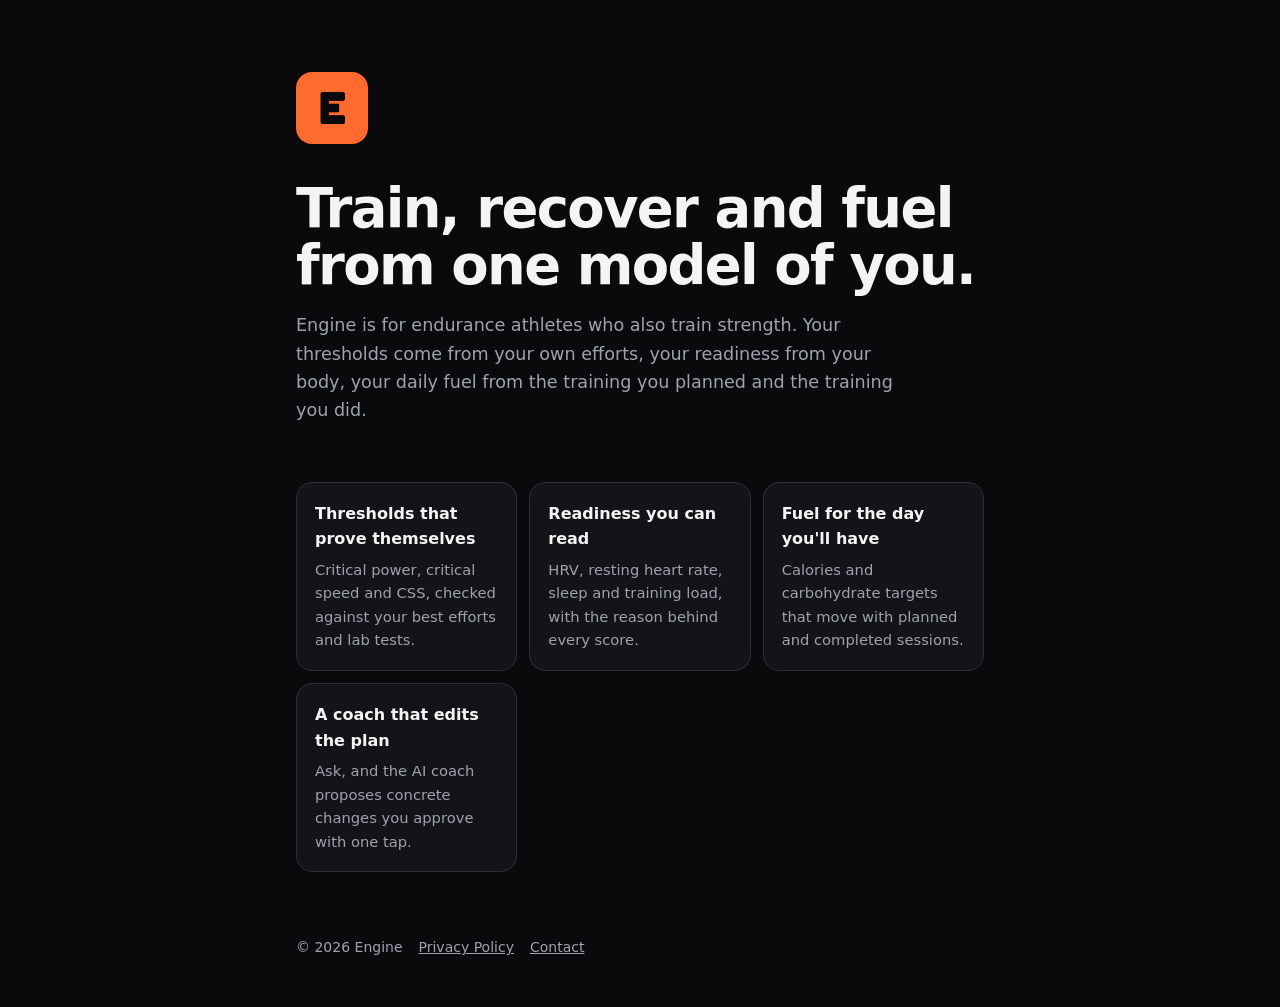
==== index.html @ 27f58730 "Engine site: landing and privacy policy" ====
<!doctype html>
<html lang="en">
<head>
  <meta charset="utf-8" />
  <meta name="viewport" content="width=device-width, initial-scale=1" />
  <title>Engine</title>
  <meta name="description" content="Training, readiness and fuel for endurance athletes who also lift. Science-based thresholds and an AI coach that can change your plan." />
  <link rel="icon" href="logo.png" />
  <link rel="stylesheet" href="style.css" />
</head>
<body>
  <header class="hero">
    <img src="logo.png" alt="Engine logo" />
    <h1>Train, recover and fuel from one model of you.</h1>
    <p>Engine is for endurance athletes who also train strength. Your thresholds come from your own efforts, your readiness from your body, your daily fuel from the training you planned and the training you did.</p>
  </header>

  <section class="grid" aria-label="What Engine does">
    <div class="card">
      <h3>Thresholds that prove themselves</h3>
      <p>Critical power, critical speed and CSS, checked against your best efforts and lab tests.</p>
    </div>
    <div class="card">
      <h3>Readiness you can read</h3>
      <p>HRV, resting heart rate, sleep and training load, with the reason behind every score.</p>
    </div>
    <div class="card">
      <h3>Fuel for the day you'll have</h3>
      <p>Calories and carbohydrate targets that move with planned and completed sessions.</p>
    </div>
    <div class="card">
      <h3>A coach that edits the plan</h3>
      <p>Ask, and the AI coach proposes concrete changes you approve with one tap.</p>
    </div>
  </section>

  <footer>
    <span>© 2026 Engine</span>
    <a href="privacy.html">Privacy Policy</a>
    <a href="mailto:getengine.app@gmail.com">Contact</a>
  </footer>
</body>
</html>
---- style.css ----
:root {
  --bg: #0a0a0c;
  --surface: #141418;
  --border: #2e2e36;
  --text: #f4f4f5;
  --muted: #9ca3af;
  --accent: #ff6b2c;
}
* { box-sizing: border-box; }
html { -webkit-text-size-adjust: 100%; }
body {
  margin: 0;
  background: var(--bg);
  color: var(--text);
  font-family: "Inter", system-ui, -apple-system, "Segoe UI", Roboto, sans-serif;
  line-height: 1.6;
}
a { color: var(--accent); }
a:focus-visible { outline: 2px solid var(--accent); outline-offset: 2px; }

.doc { max-width: 680px; margin: 0 auto; padding: 40px 16px 80px; }
.doc h1 { font-size: 2rem; letter-spacing: -0.02em; margin: 24px 0 4px; text-wrap: balance; }
.doc h2 { font-size: 1.1rem; margin: 32px 0 8px; }
.doc p, .doc li { color: #d4d4d8; font-size: 0.97rem; }
.doc ul { padding-left: 1.2rem; }
.meta { color: var(--muted); font-size: 0.875rem; }
.back { color: var(--muted); text-decoration: none; font-weight: 600; }

.hero { max-width: 720px; margin: 0 auto; padding: 72px 16px 40px; }
.hero img { width: 72px; height: 72px; border-radius: 16px; }
.hero h1 { font-size: clamp(2.2rem, 7vw, 3.4rem); line-height: 1.05; letter-spacing: -0.03em; margin: 28px 0 16px; text-wrap: balance; }
.hero p { color: var(--muted); font-size: 1.1rem; max-width: 34em; }
.grid { max-width: 720px; margin: 0 auto; padding: 0 16px 40px; display: grid; gap: 12px; grid-template-columns: repeat(auto-fit, minmax(200px, 1fr)); }
.card { background: var(--surface); border: 1px solid var(--border); border-radius: 16px; padding: 18px; }
.card h3 { margin: 0 0 6px; font-size: 1rem; }
.card p { margin: 0; color: var(--muted); font-size: 0.92rem; }
footer { max-width: 720px; margin: 0 auto; padding: 24px 16px 48px; color: var(--muted); font-size: 0.875rem; display: flex; gap: 16px; flex-wrap: wrap; }
footer a { color: var(--muted); }
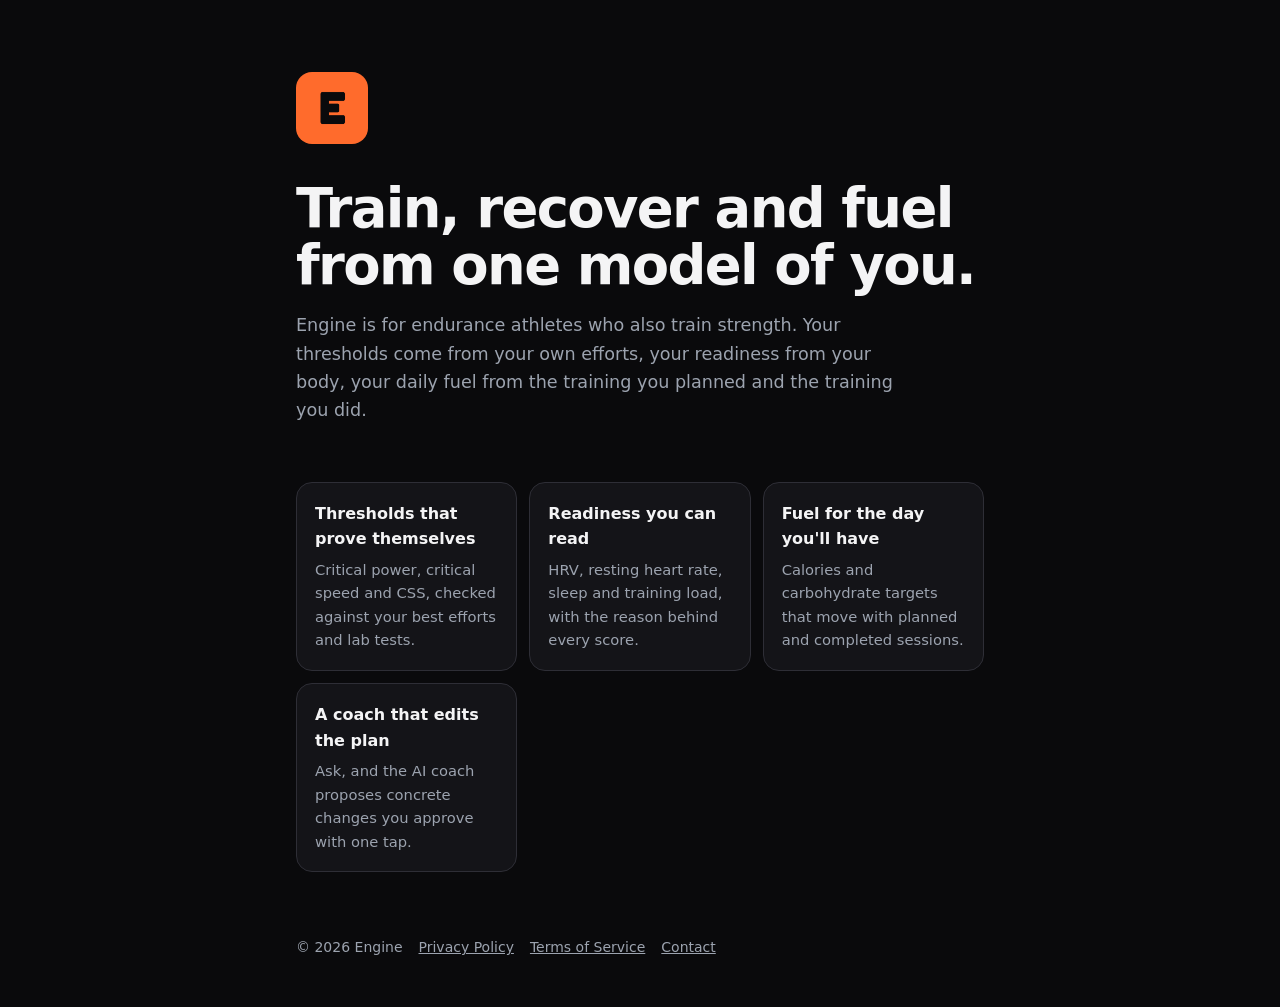
==== commit e3f2d5d6: "Terms of service; privacy policy: 18+, AI consent, export, report and block Co-Authored-By: Claude F" ====
--- a/index.html
+++ b/index.html
@@ -37,6 +37,7 @@
   <footer>
     <span>© 2026 Engine</span>
     <a href="privacy.html">Privacy Policy</a>
+    <a href="terms.html">Terms of Service</a>
     <a href="mailto:getengine.app@gmail.com">Contact</a>
   </footer>
 </body>
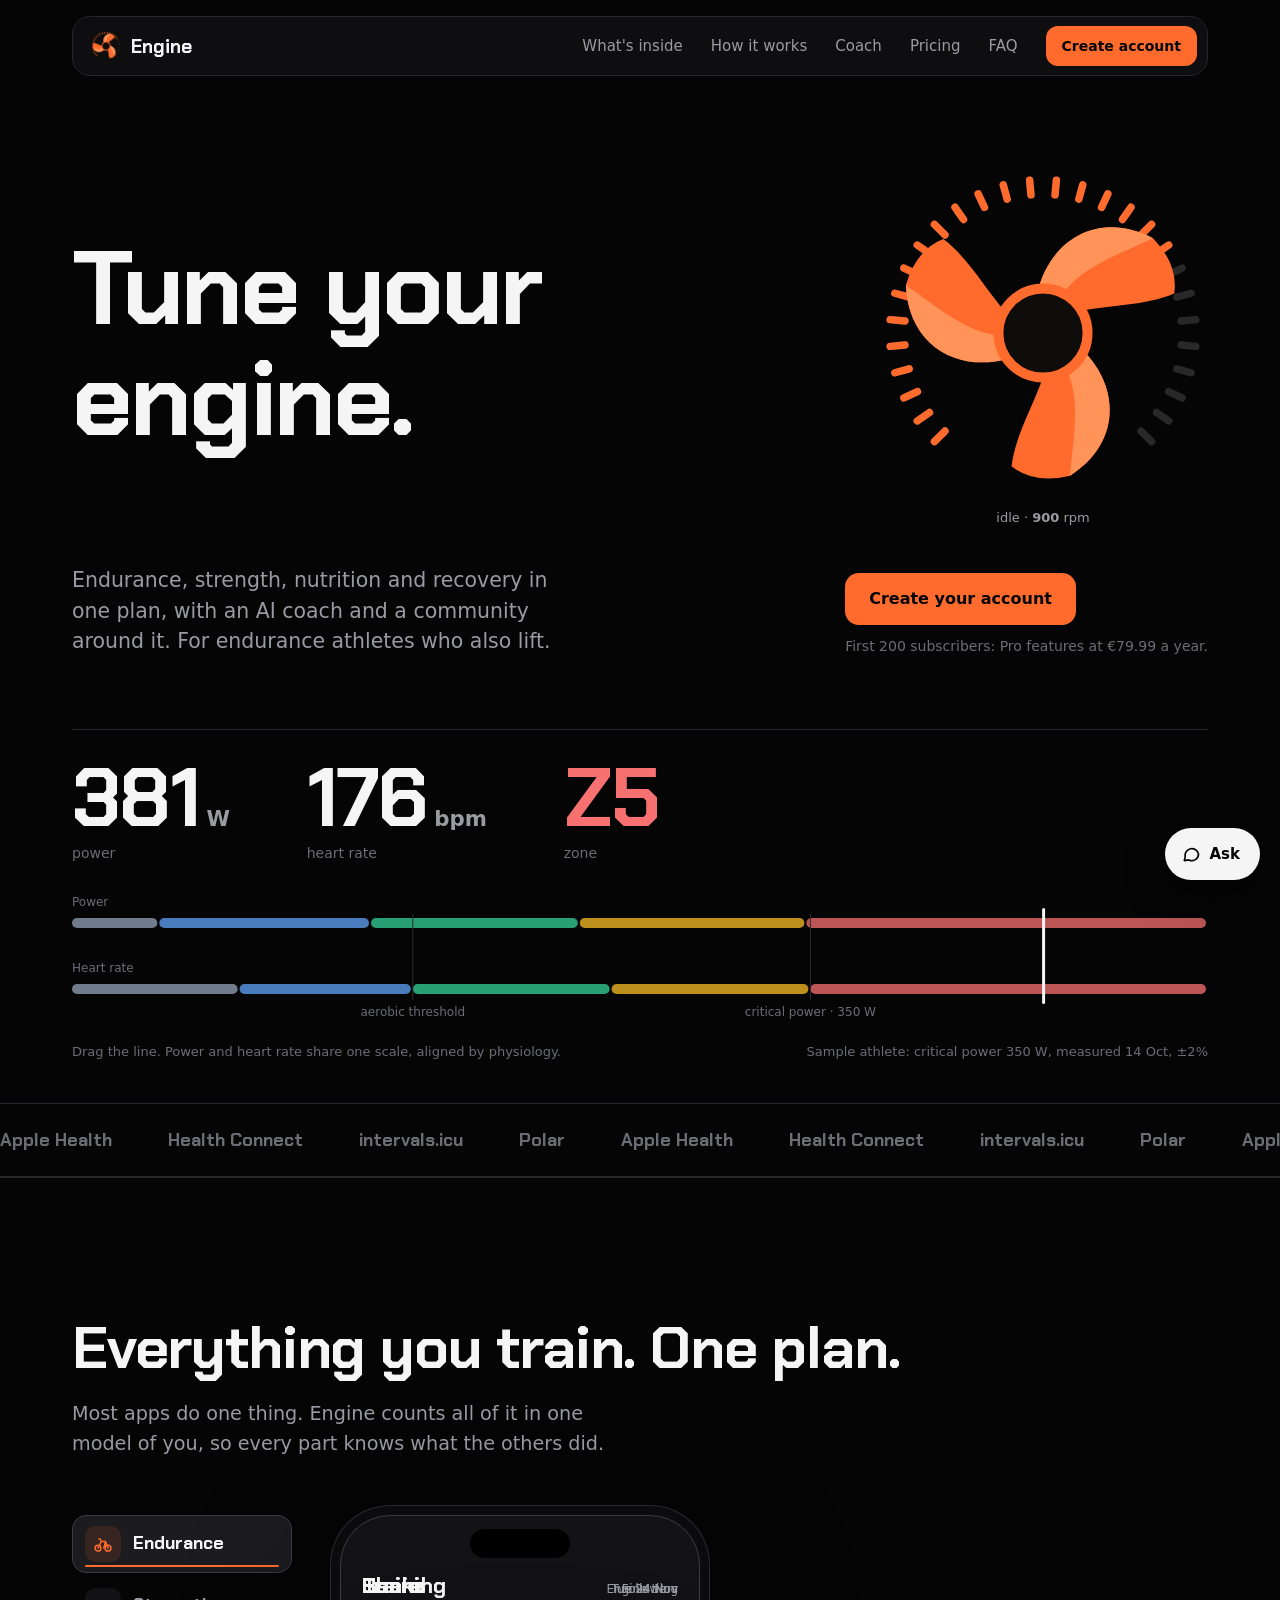
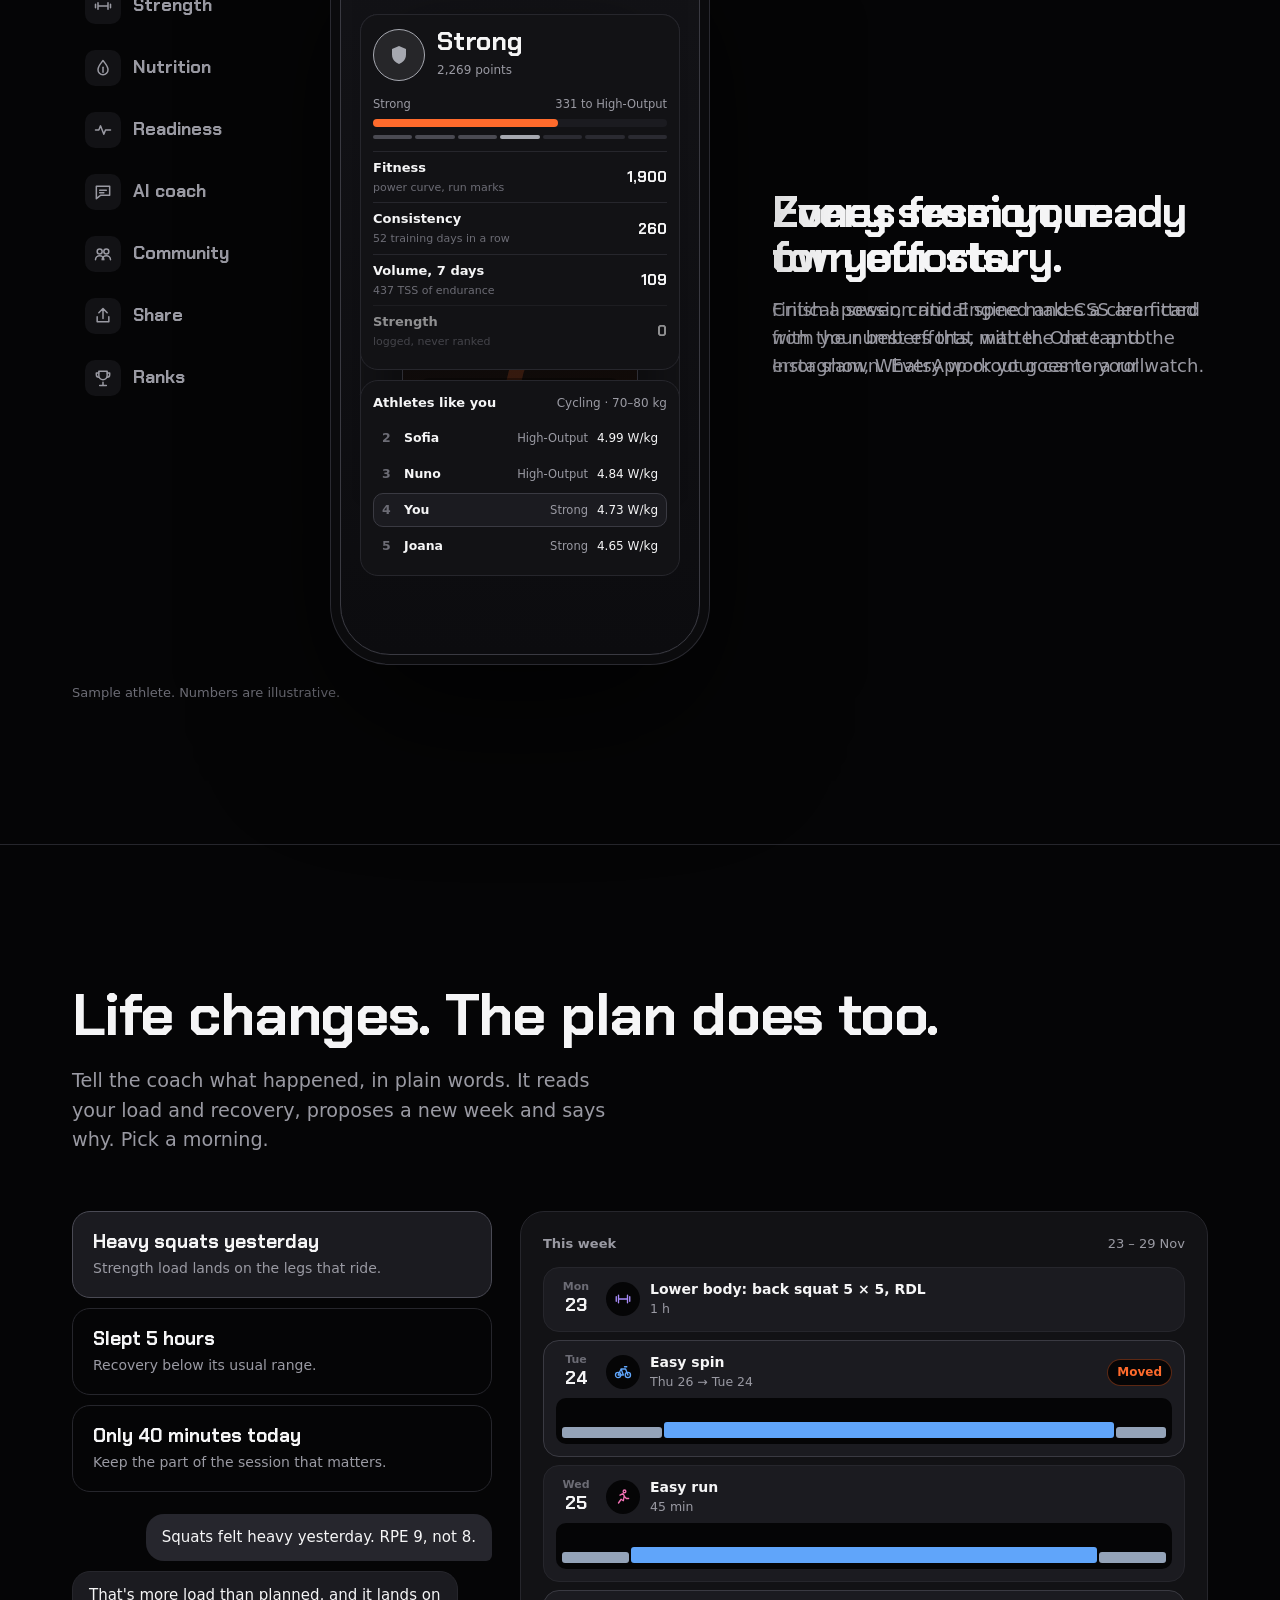
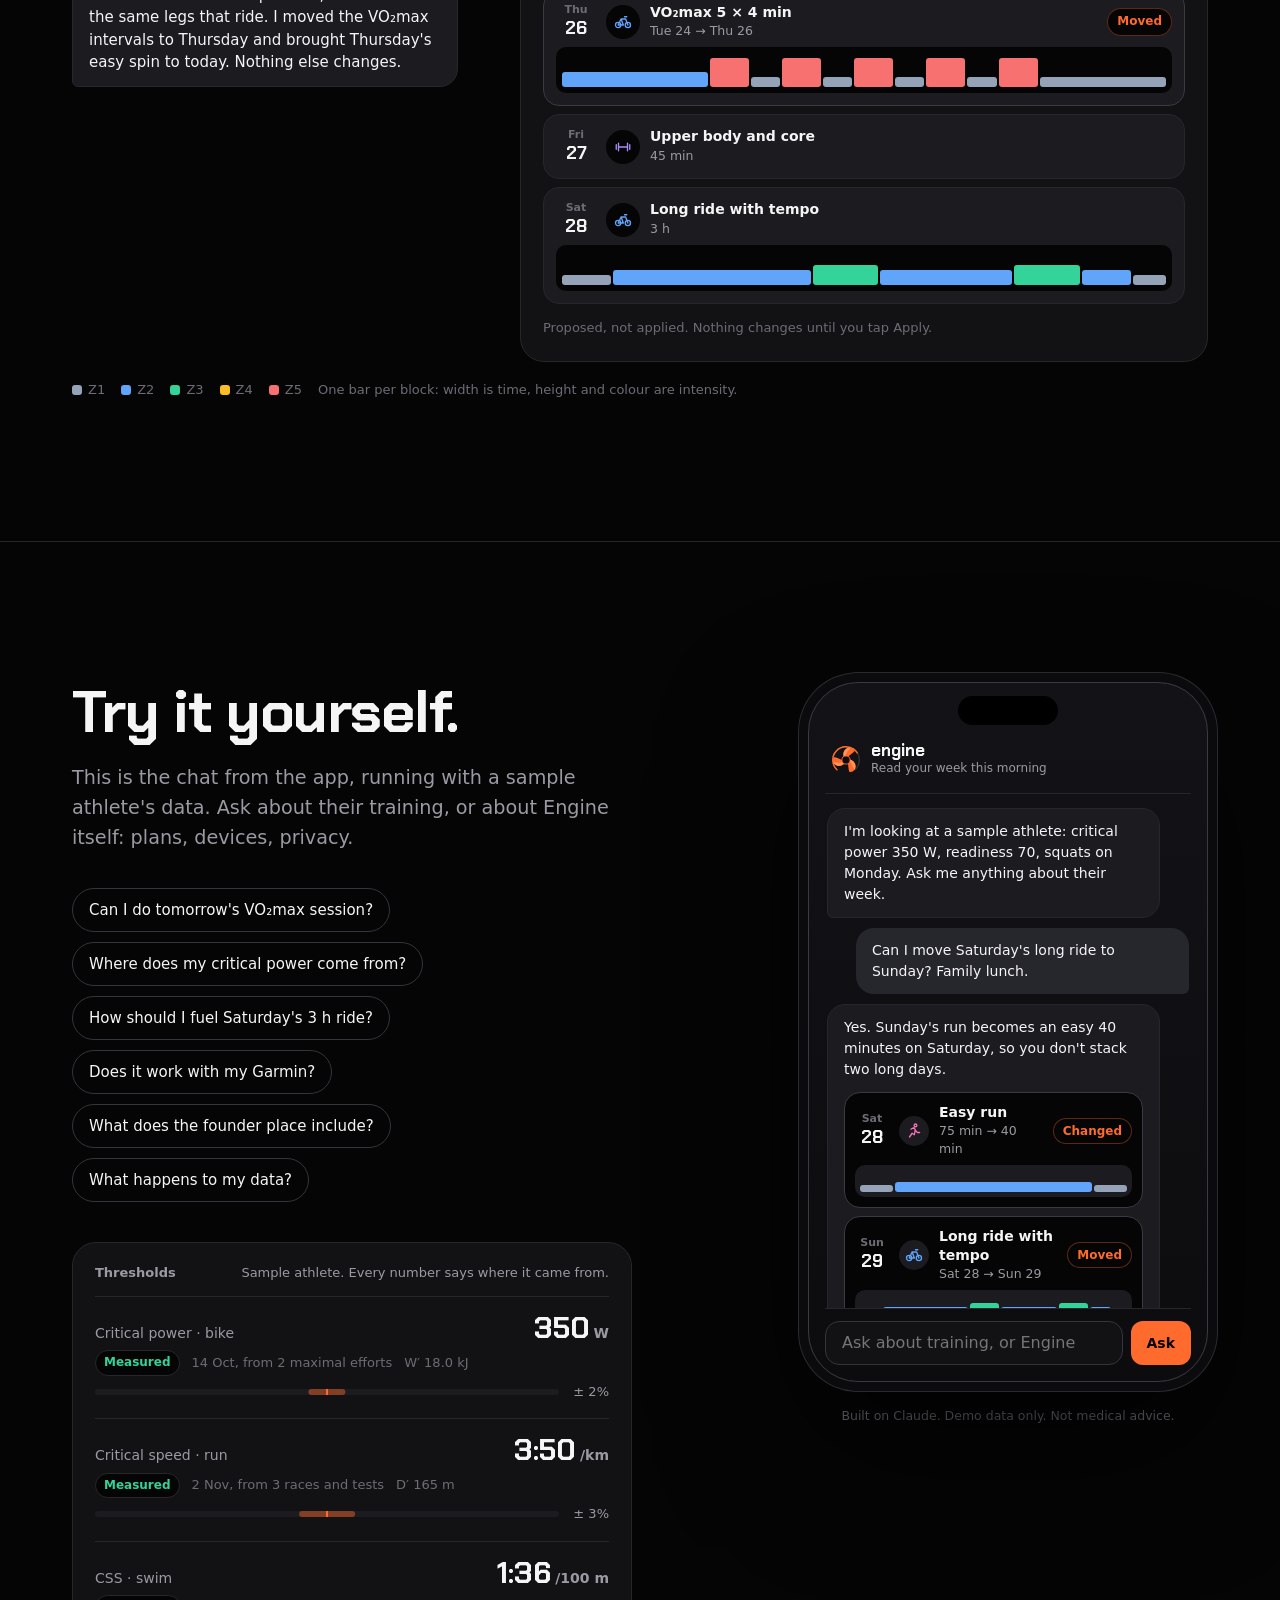
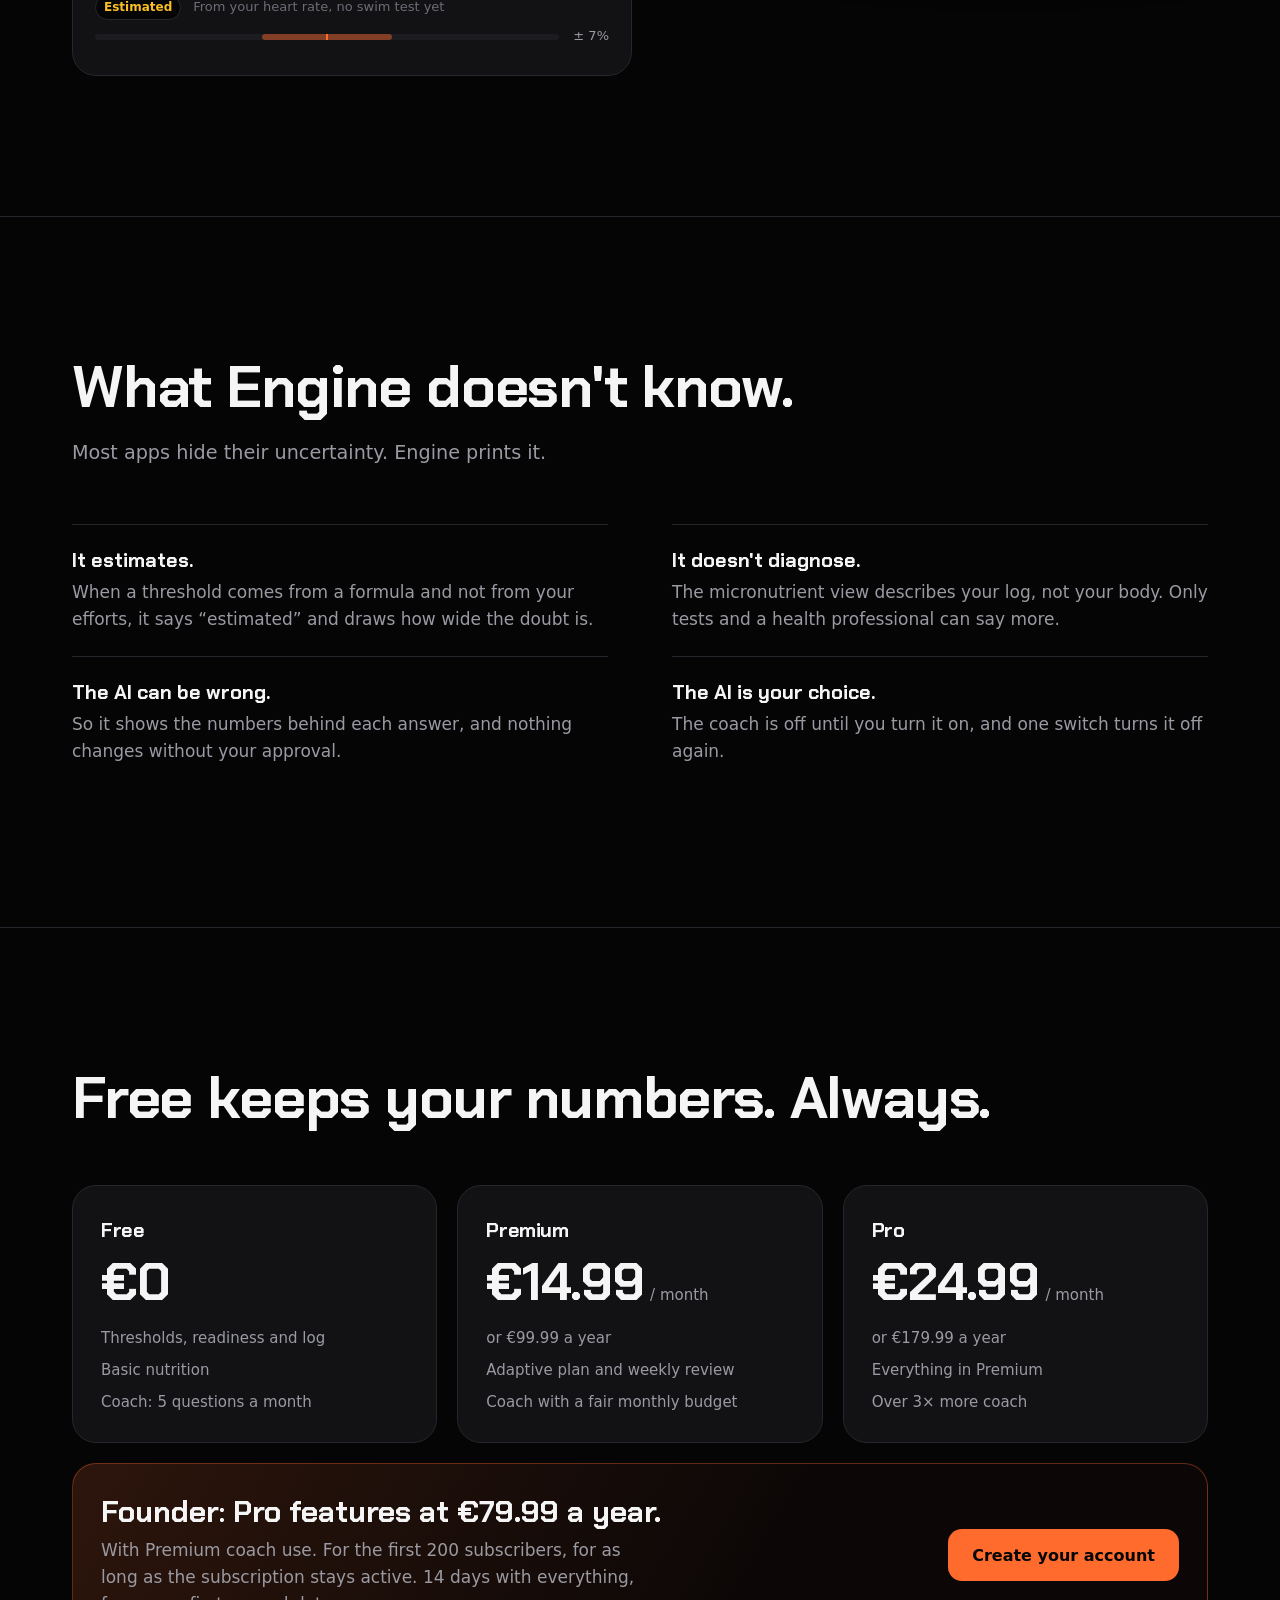
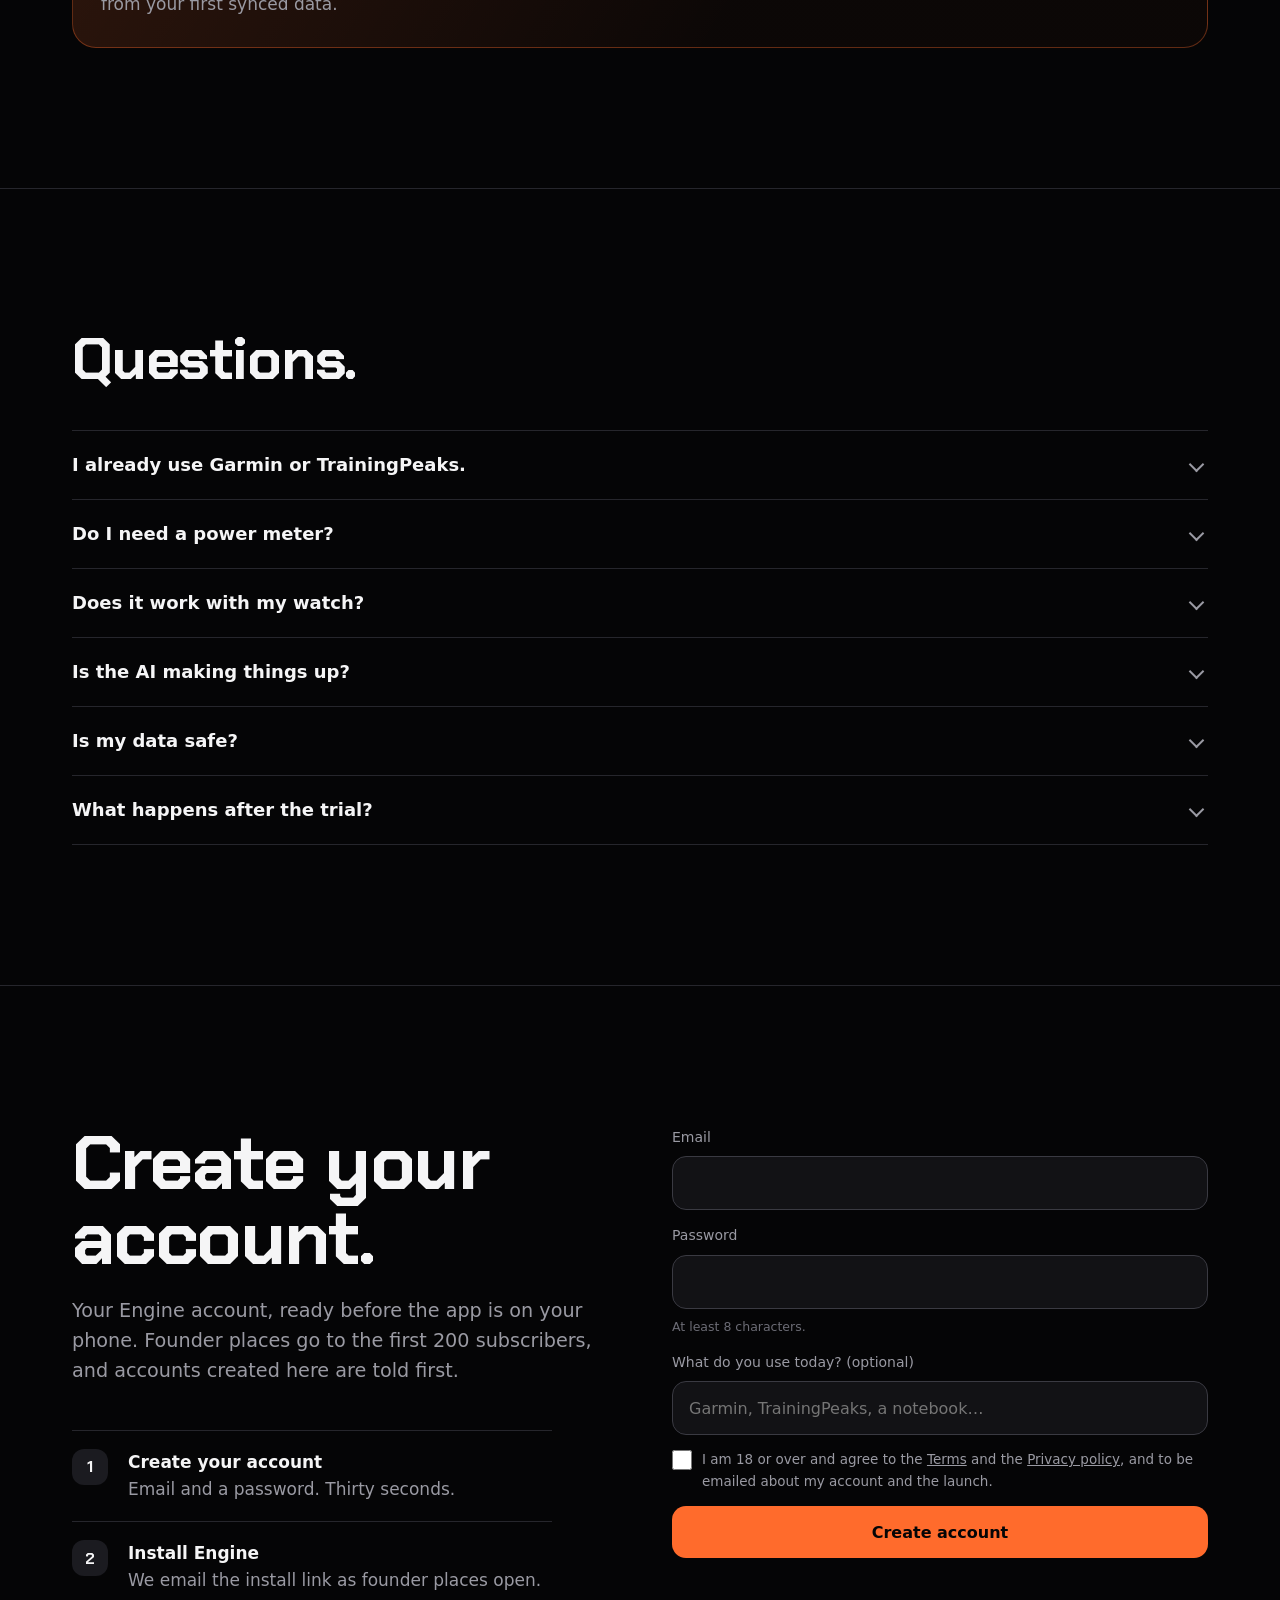
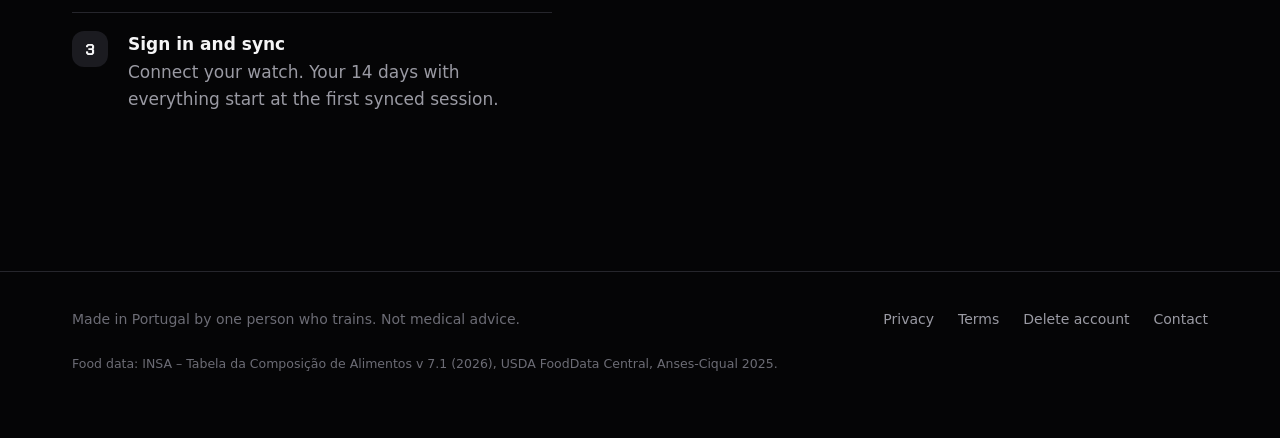
==== commit 111554d9: "Launch site: live turbine hero, everything Engine does in one phone, adaptive week, try-the-coach ch" ====
--- a/index.html
+++ b/index.html
@@ -1,44 +1,512 @@
 <!doctype html>
 <html lang="en">
 <head>
-  <meta charset="utf-8" />
-  <meta name="viewport" content="width=device-width, initial-scale=1" />
-  <title>Engine</title>
-  <meta name="description" content="Training, readiness and fuel for endurance athletes who also lift. Science-based thresholds and an AI coach that can change your plan." />
-  <link rel="icon" href="logo.png" />
-  <link rel="stylesheet" href="style.css" />
+<meta charset="utf-8" />
+<meta name="viewport" content="width=device-width, initial-scale=1" />
+<title>Engine — tune your engine: endurance, strength and nutrition in one plan</title>
+<meta name="description" content="Tune your engine. Endurance, strength, nutrition and recovery in one plan, with an AI coach that explains every change. For endurance athletes who also lift. EU-hosted." />
+<link rel="canonical" href="https://miguelsilva06.github.io/engine-site/" />
+<meta property="og:title" content="Engine — tune your engine." />
+<meta property="og:description" content="Endurance, strength, nutrition and recovery in one plan. For endurance athletes who also lift." />
+<meta property="og:type" content="website" />
+<meta name="theme-color" content="#050506" />
+<link rel="icon" href="logo.png" />
+<link rel="preload" href="fonts/ChakraPetch-Bold.ttf" as="font" type="font/ttf" crossorigin />
+<link rel="stylesheet" href="app.css" />
 </head>
 <body>
-  <header class="hero">
-    <img src="logo.png" alt="Engine logo" />
-    <h1>Train, recover and fuel from one model of you.</h1>
-    <p>Engine is for endurance athletes who also train strength. Your thresholds come from your own efforts, your readiness from your body, your daily fuel from the training you planned and the training you did.</p>
-  </header>
-
-  <section class="grid" aria-label="What Engine does">
-    <div class="card">
-      <h3>Thresholds that prove themselves</h3>
-      <p>Critical power, critical speed and CSS, checked against your best efforts and lab tests.</p>
-    </div>
-    <div class="card">
-      <h3>Readiness you can read</h3>
-      <p>HRV, resting heart rate, sleep and training load, with the reason behind every score.</p>
-    </div>
-    <div class="card">
-      <h3>Fuel for the day you'll have</h3>
-      <p>Calories and carbohydrate targets that move with planned and completed sessions.</p>
-    </div>
-    <div class="card">
-      <h3>A coach that edits the plan</h3>
-      <p>Ask, and the AI coach proposes concrete changes you approve with one tap.</p>
-    </div>
-  </section>
-
-  <footer>
-    <span>© 2026 Engine</span>
-    <a href="privacy.html">Privacy Policy</a>
-    <a href="terms.html">Terms of Service</a>
-    <a href="mailto:getengine.app@gmail.com">Contact</a>
-  </footer>
+
+<header class="nav"><div class="nav-in">
+  <a class="brand" href="./"><img src="logo.png" alt="" width="30" height="30" />Engine</a>
+  <nav class="links" aria-label="Sections"><a href="#all">What's inside</a><a href="#adapt">How it works</a><a href="#coach">Coach</a><a href="#pricing">Pricing</a><a href="#faq">FAQ</a></nav>
+  <a class="btn small" href="#founder">Create account</a>
+</div></header>
+
+<main>
+<section class="hero"><div class="wrap">
+  <div class="hero-top">
+    <h1><span class="ln"><span>Tune your</span></span><span class="ln"><span>engine.</span></span></h1>
+    <!-- A turbina de assets/brand/engine-mark-dark.svg. Só o grupo das pás roda, com uma única origem (CSS). -->
+    <div class="turbine" id="turbine">
+      <svg class="tb-svg" viewBox="0 0 200 200" aria-hidden="true" focusable="false">
+        <defs><mask id="tb-ticks" maskUnits="userSpaceOnUse" x="0" y="0" width="200" height="200"><path d="M40.6 159.4 L34.2 165.8 M31.2 148.2 L23.8 153.3 M23.9 135.5 L15.7 139.3 M18.9 121.7 L10.2 124.1 M16.3 107.3 L7.4 108.1 M16.3 92.7 L7.4 91.9 M18.9 78.3 L10.2 75.9 M23.9 64.5 L15.7 60.7 M31.2 51.8 L23.8 46.7 M40.6 40.6 L34.2 34.2 M51.8 31.2 L46.7 23.8 M64.5 23.9 L60.7 15.7 M78.3 18.9 L75.9 10.2 M92.7 16.3 L91.9 7.4 M107.3 16.3 L108.1 7.4 M121.7 18.9 L124.1 10.2 M135.5 23.9 L139.3 15.7 M148.2 31.2 L153.3 23.8 M159.4 40.6 L165.8 34.2 M168.8 51.8 L176.2 46.7 M176.1 64.5 L184.3 60.7 M181.1 78.3 L189.8 75.9 M183.7 92.7 L192.6 91.9 M183.7 107.3 L192.6 108.1 M181.1 121.7 L189.8 124.1 M176.1 135.5 L184.3 139.3 M168.8 148.2 L176.2 153.3 M159.4 159.4 L165.8 165.8" stroke="#fff" stroke-width="4.5" stroke-linecap="round" /></mask></defs>
+        <path d="M40.6 159.4 L34.2 165.8 M31.2 148.2 L23.8 153.3 M23.9 135.5 L15.7 139.3 M18.9 121.7 L10.2 124.1 M16.3 107.3 L7.4 108.1 M16.3 92.7 L7.4 91.9 M18.9 78.3 L10.2 75.9 M23.9 64.5 L15.7 60.7 M31.2 51.8 L23.8 46.7 M40.6 40.6 L34.2 34.2 M51.8 31.2 L46.7 23.8 M64.5 23.9 L60.7 15.7 M78.3 18.9 L75.9 10.2 M92.7 16.3 L91.9 7.4 M107.3 16.3 L108.1 7.4 M121.7 18.9 L124.1 10.2 M135.5 23.9 L139.3 15.7 M148.2 31.2 L153.3 23.8 M159.4 40.6 L165.8 34.2 M168.8 51.8 L176.2 46.7 M176.1 64.5 L184.3 60.7 M181.1 78.3 L189.8 75.9 M183.7 92.7 L192.6 91.9 M183.7 107.3 L192.6 108.1 M181.1 121.7 L189.8 124.1 M176.1 135.5 L184.3 139.3 M168.8 148.2 L176.2 153.3 M159.4 159.4 L165.8 165.8" stroke="#ffffff" stroke-opacity="0.14" stroke-width="4.5" stroke-linecap="round" />
+        <g mask="url(#tb-ticks)"><circle class="tb-arc" id="tb-arc" cx="100" cy="100" r="88.5" fill="none" stroke="#ff6b2c" stroke-width="16" pathLength="360" stroke-dasharray="195 400" transform="rotate(133 100 100)" /></g>
+        <g class="tb-rotor" id="tb-rotor"><use href="#rotor-shape" /></g>
+        <circle cx="100" cy="100" r="27" fill="#0f0d0c" stroke="#ff6b2c" stroke-width="6" />
+      </svg>
+      <p class="tb-read" aria-hidden="true"><span id="tb-state">idle</span> · <b id="tb-rpm">900</b> rpm</p>
+    </div>
+  </div>
+  <div class="hero-row fade">
+    <p class="sub">Endurance, strength, nutrition and recovery in one plan, with an AI coach and a community around it. For endurance athletes who also lift.</p>
+    <div class="cta"><a class="btn" href="#founder">Create your account</a><small>First 200 subscribers: Pro features at €79.99 a year.</small></div>
+  </div>
+
+  <div class="instr">
+    <div class="readout" aria-hidden="true">
+      <div><b id="r-w">350<small>W</small></b><span>power</span></div>
+      <div><b id="r-b">168<small>bpm</small></b><span>heart rate</span></div>
+      <div class="zone"><b id="r-z">Z4</b><span>zone</span></div>
+    </div>
+    <div class="ladder" id="ladder" role="slider" tabindex="0" aria-label="Power and heart rate on one line. Drag to read any point." aria-valuemin="155" aria-valuemax="403"></div>
+    <div class="instr-note"><span>Drag the line. Power and heart rate share one scale, aligned by physiology.</span><span>Sample athlete: critical power 350 W, measured 14 Oct, ±2%</span></div>
+  </div>
+</div></section>
+
+<div class="strip" aria-label="Works with"><div class="marquee">
+  <span>Apple Health</span><span>Health Connect</span><span>intervals.icu</span><span>Polar</span><span aria-hidden="true">Apple Health</span><span aria-hidden="true">Health Connect</span><span aria-hidden="true">intervals.icu</span><span aria-hidden="true">Polar</span>
+  <span aria-hidden="true">Apple Health</span><span aria-hidden="true">Health Connect</span><span aria-hidden="true">intervals.icu</span><span aria-hidden="true">Polar</span><span aria-hidden="true">Apple Health</span><span aria-hidden="true">Health Connect</span><span aria-hidden="true">intervals.icu</span><span aria-hidden="true">Polar</span>
+</div></div>
+
+<section class="block show-block" id="all"><div class="wrap">
+  <h2>Everything you train. One plan.</h2>
+  <p class="lede">Most apps do one thing. Engine counts all of it in one model of you, so every part knows what the others did.</p>
+  <div class="show" id="show">
+    <div class="show-tabs" role="tablist" aria-label="What Engine does" aria-orientation="vertical">
+      <button type="button" class="st" role="tab" id="st-endurance" aria-controls="sp-endurance" aria-selected="true"><span class="st-i"><svg viewBox="0 0 24 24" aria-hidden="true"><circle cx="6" cy="17" r="3.5"/><circle cx="18" cy="17" r="3.5"/><path d="M6 17l4-8h5l3 8M10 9l-1.5-3H7M15 9l-2 8"/></svg></span><b>Endurance</b><span class="st-bar" aria-hidden="true"><i></i></span></button>
+      <button type="button" class="st" role="tab" id="st-strength" aria-controls="sp-strength" aria-selected="false" tabindex="-1"><span class="st-i"><svg viewBox="0 0 24 24" aria-hidden="true"><path d="M3 10v4M6 8v8M18 8v8M21 10v4M6 12h12"/></svg></span><b>Strength</b><span class="st-bar" aria-hidden="true"><i></i></span></button>
+      <button type="button" class="st" role="tab" id="st-nutrition" aria-controls="sp-nutrition" aria-selected="false" tabindex="-1"><span class="st-i"><svg viewBox="0 0 24 24" aria-hidden="true"><path d="M12 3c3 4 6 7 6 11a6 6 0 0 1-12 0c0-4 3-7 6-11z"/><path d="M12 11v6"/></svg></span><b>Nutrition</b><span class="st-bar" aria-hidden="true"><i></i></span></button>
+      <button type="button" class="st" role="tab" id="st-readiness" aria-controls="sp-readiness" aria-selected="false" tabindex="-1"><span class="st-i"><svg viewBox="0 0 24 24" aria-hidden="true"><path d="M3 12h4l2-5 4 10 2-5h6"/></svg></span><b>Readiness</b><span class="st-bar" aria-hidden="true"><i></i></span></button>
+      <button type="button" class="st" role="tab" id="st-coach" aria-controls="sp-coach" aria-selected="false" tabindex="-1"><span class="st-i"><svg viewBox="0 0 24 24" aria-hidden="true"><path d="M4 5h16v11H9l-5 4z"/><path d="M8 10h8M8 13h5"/></svg></span><b>AI coach</b><span class="st-bar" aria-hidden="true"><i></i></span></button>
+      <button type="button" class="st" role="tab" id="st-community" aria-controls="sp-community" aria-selected="false" tabindex="-1"><span class="st-i"><svg viewBox="0 0 24 24" aria-hidden="true"><circle cx="8" cy="9" r="3"/><circle cx="16" cy="9" r="3"/><path d="M3 19c0-3 2.5-5 5-5s5 2 5 5M11 19c0-3 2.5-5 5-5s5 2 5 5"/></svg></span><b>Community</b><span class="st-bar" aria-hidden="true"><i></i></span></button>
+      <button type="button" class="st" role="tab" id="st-share" aria-controls="sp-share" aria-selected="false" tabindex="-1"><span class="st-i"><svg viewBox="0 0 24 24" aria-hidden="true"><path d="M12 3v12M7 8l5-5 5 5"/><path d="M5 13v6h14v-6"/></svg></span><b>Share</b><span class="st-bar" aria-hidden="true"><i></i></span></button>
+      <button type="button" class="st" role="tab" id="st-ranks" aria-controls="sp-ranks" aria-selected="false" tabindex="-1"><span class="st-i"><svg viewBox="0 0 24 24" aria-hidden="true"><path d="M8 21h8M12 17v4M7 4h10v5a5 5 0 0 1-10 0z"/><path d="M7 6H4v2a3 3 0 0 0 3 3M17 6h3v2a3 3 0 0 1-3 3"/></svg></span><b>Ranks</b><span class="st-bar" aria-hidden="true"><i></i></span></button>
+    </div>
+
+    <div class="show-stage">
+      <!-- Uma moldura só, fixa; os ecrãs passam por dentro dela como quem desliza entre ecrãs da app. -->
+      <div class="ph-frame" aria-hidden="true"><span class="ph-island"></span></div>
+
+      <div class="sp on" id="sp-endurance" role="tabpanel" aria-labelledby="st-endurance" tabindex="0">
+        <div class="ph-screen"><div class="ph-in">
+          <div class="ph-bar"><b>Training</b><span>Tue 24 Nov</span></div>
+          <div class="ph-card en-card">
+            <div class="sx-head"><span class="pl-sport bike" aria-hidden="true"><svg><use href="#i-bike" /></svg></span><div><b>Bike · VO₂max 5 × 4 min</b><span>65 min · TSS 94</span></div><span class="pl-badge">Planned</span></div>
+            <div class="pl-strip en-strip" aria-hidden="true"><i style="--f:10;--z:#94A3B8;--h:.3"></i><i style="--f:5;--z:#60A5FA;--h:.45"></i><i style="--f:4;--z:#F87171;--h:1"></i><i style="--f:3;--z:#94A3B8;--h:.3"></i><i style="--f:4;--z:#F87171;--h:1"></i><i style="--f:3;--z:#94A3B8;--h:.3"></i><i style="--f:4;--z:#F87171;--h:1"></i><i style="--f:3;--z:#94A3B8;--h:.3"></i><i style="--f:4;--z:#F87171;--h:1"></i><i style="--f:3;--z:#94A3B8;--h:.3"></i><i style="--f:4;--z:#F87171;--h:1"></i><i style="--f:8;--z:#60A5FA;--h:.45"></i><i style="--f:10;--z:#94A3B8;--h:.3"></i></div>
+            <div class="en-axis" aria-hidden="true"><span>0</span><span>15</span><span>30</span><span>45</span><span>65 min</span></div>
+            <ol class="en-blocks">
+              <li><i style="--z:#60A5FA"></i><b>Warm-up</b><span>15 min</span><em>195–260 W</em></li>
+              <li><i style="--z:#F87171"></i><b>5 × 4 min</b><span>Z5</span><em>410 W</em></li>
+              <li><i style="--z:#94A3B8"></i><b>Recovery</b><span>3 min</span><em>185 W</em></li>
+              <li><i style="--z:#94A3B8"></i><b>Cool-down</b><span>18 min</span><em>195 W</em></li>
+            </ol>
+          </div>
+          <p class="ph-label">Thresholds</p>
+          <div class="en-ths">
+            <div class="en-th"><span>Critical power</span><b>350<small>W</small></b><em><i>Measured</i>14 Oct · ±2%</em></div>
+            <div class="en-th"><span>W′</span><b>18.0<small>kJ</small></b><em>Same efforts</em></div>
+            <div class="en-th"><span>Critical speed</span><b>3:50<small>/km</small></b><em><i>Measured</i>2 Nov · ±3%</em></div>
+          </div>
+          <p class="en-sent"><svg viewBox="0 0 24 24" aria-hidden="true"><path d="M5 12.5l4.5 4.5L19 7.5" /></svg>Sent to your watch via intervals.icu</p>
+        </div></div>
+        <div class="sp-copy">
+          <h3>Zones from your own efforts.</h3>
+          <p>Critical power, critical speed and CSS are fitted from your best efforts, with the date and the error shown. Every workout goes to your watch.</p>
+        </div>
+      </div>
+
+      <div class="sp" id="sp-strength" role="tabpanel" aria-labelledby="st-strength" tabindex="0">
+        <div class="ph-screen"><div class="ph-in">
+          <div class="ph-bar"><b>Training</b><span>Mon 23 Nov</span></div>
+          <div class="ph-card sx-sess">
+            <div class="sx-head"><span class="pl-sport lift" aria-hidden="true"><svg><use href="#i-lift" /></svg></span><div><b>Lower body, heavy</b><span>55 min</span></div><span class="pl-badge">Done</span></div>
+            <div class="ex">
+              <div class="ex-top"><b>Back squat</b><span>5 × 5 · RPE 8</span></div>
+              <ol class="sets5" aria-label="Five sets of 100 kilograms for 5 reps"><li><b>100</b><span>kg × 5</span></li><li><b>100</b><span>kg × 5</span></li><li><b>100</b><span>kg × 5</span></li><li><b>100</b><span>kg × 5</span></li><li><b>100</b><span>kg × 5</span></li></ol>
+            </div>
+            <div class="ex">
+              <div class="ex-top"><b>Romanian deadlift</b><span>3 × 8 · RPE 7</span></div>
+              <ol class="sets5" aria-label="Three sets of 80 kilograms for 8 reps"><li><b>80</b><span>kg × 8</span></li><li><b>80</b><span>kg × 8</span></li><li><b>80</b><span>kg × 8</span></li></ol>
+            </div>
+            <div class="sx-load"><span>Session load</span><b>62</b></div>
+          </div>
+          <div class="ph-card sx-week">
+            <div class="sx-wtop"><b>Training load this week</b><span>544 total</span></div>
+            <div class="wchart" role="img" aria-label="Training load by day. Monday gym 62. Tuesday bike 94. Wednesday run 55. Thursday gym 45 and bike 42. Friday rest. Saturday bike 172. Sunday run 74.">
+              <div class="wc"><div class="wbar"><i class="g" style="--v:62"></i><em>Squats</em></div><span>M</span></div>
+              <div class="wc"><div class="wbar"><i class="b" style="--v:94"></i></div><span>T</span></div>
+              <div class="wc"><div class="wbar"><i class="r" style="--v:55"></i></div><span>W</span></div>
+              <div class="wc"><div class="wbar"><i class="b" style="--v:42"></i><i class="g" style="--v:45"></i></div><span>T</span></div>
+              <div class="wc"><div class="wbar"></div><span>F</span></div>
+              <div class="wc"><div class="wbar"><i class="b" style="--v:172"></i></div><span>S</span></div>
+              <div class="wc"><div class="wbar"><i class="r" style="--v:74"></i></div><span>S</span></div>
+            </div>
+            <ul class="wkey"><li><i class="b"></i>Bike<b>308</b></li><li><i class="r"></i>Run<b>129</b></li><li><i class="g"></i>Gym<b>107</b></li></ul>
+            <p class="wcap">Strength counts: full weight on fatigue, a fifth on fitness.</p>
+          </div>
+        </div></div>
+        <div class="sp-copy">
+          <h3>Your gym counts as training.</h3>
+          <p>Log sets, reps and RPE. The session lands in the same weekly load as your rides and runs, so tomorrow's plan already knows about your legs.</p>
+        </div>
+      </div>
+
+      <div class="sp" id="sp-nutrition" role="tabpanel" aria-labelledby="st-nutrition" tabindex="0">
+        <div class="ph-screen"><div class="ph-in">
+          <div class="ph-bar"><b>Fuel</b><span>Sat 28 Nov · training day</span></div>
+          <div class="ph-card nu-day">
+            <div class="nu-kcal"><b>4,050</b><span>kcal today<br />rest day 2,650, white ticks</span></div>
+            <div class="nu-m" style="--w:100%;--r:50%;--c:#fbbf24"><div class="nu-l"><span>Carbs</span><b>660<small>g</small></b></div><u><i></i><s></s></u><em>8.9 g/kg · rest day 330 g</em></div>
+            <div class="nu-m" style="--w:21%;--r:21%;--c:#f472b6"><div class="nu-l"><span>Protein</span><b>140<small>g</small></b></div><u><i></i><s></s></u><em>1.9 g/kg · same every day</em></div>
+            <div class="nu-m" style="--w:14%;--r:13%;--c:#60a5fa"><div class="nu-l"><span>Fat</span><b>95<small>g</small></b></div><u><i></i><s></s></u><em>rest day 85 g</em></div>
+          </div>
+          <div class="wo">
+            <div class="pl-day"><span>Sat</span><b>28</b></div>
+            <span class="pl-sport bike" aria-hidden="true"><svg><use href="#i-bike" /></svg></span>
+            <div class="pl-info"><b>Long ride with tempo</b><span>3 h · TSS 172</span></div>
+            <span class="pl-badge">Planned</span>
+            <div class="pl-strip"><i style="--f:15;--z:#94A3B8;--h:.3"></i><i style="--f:60;--z:#60A5FA;--h:.45"></i><i style="--f:20;--z:#34D399;--h:.6"></i><i style="--f:40;--z:#60A5FA;--h:.45"></i><i style="--f:20;--z:#34D399;--h:.6"></i><i style="--f:15;--z:#60A5FA;--h:.45"></i><i style="--f:10;--z:#94A3B8;--h:.3"></i></div>
+          </div>
+          <ol class="nu-when">
+            <li><span>Before</span><b>110<small>g</small></b><em>3 h out</em></li>
+            <li class="mid"><span>During</span><b>70<small>g/h</small></b><em>750 ml/h</em></li>
+            <li><span>After</span><b>90<small>g</small></b><em>+ 30 g protein</em></li>
+          </ol>
+          <div class="ph-card nu-slots"><p class="ph-label">On the bike: 23 g every 20 min</p><ol aria-label="Nine feeds of 23 grams, from 20 minutes to 3 hours"><li><b>23</b><span>0:20</span></li><li><b>23</b><span>0:40</span></li><li><b>23</b><span>1:00</span></li><li><b>23</b><span>1:20</span></li><li><b>23</b><span>1:40</span></li><li><b>23</b><span>2:00</span></li><li><b>23</b><span>2:20</span></li><li><b>23</b><span>2:40</span></li><li><b>23</b><span>3:00</span></li></ol></div>
+        </div></div>
+        <div class="sp-copy">
+          <h3>Fuel that follows the plan.</h3>
+          <p>Targets rise on training days and come down on rest days. Every session gets its carbohydrate before, during and after, in grams.</p>
+        </div>
+      </div>
+
+      <div class="sp" id="sp-readiness" role="tabpanel" aria-labelledby="st-readiness" tabindex="0">
+        <div class="ph-screen"><div class="ph-in">
+          <div class="ph-bar"><b>Today</b><span>Tue 24 Nov · 7:05</span></div>
+          <div class="ph-card rd-score">
+            <div class="rd-ring" role="img" aria-label="Readiness 72 out of 100">
+              <svg viewBox="0 0 120 120" aria-hidden="true"><circle class="t" cx="60" cy="60" r="52" /><circle class="a" cx="60" cy="60" r="52" pathLength="100" /></svg>
+              <b>72</b>
+            </div>
+            <div><p class="rd-verdict">Train as planned</p><p class="rd-why">Everything sits inside your usual range. Today's VO₂max session stays.</p></div>
+          </div>
+          <div class="ph-card rd-hrv">
+            <div class="sx-wtop"><b>HRV, 7-day average</b><span><b class="rd-v">68 ms</b> · usual 62–74</span></div>
+            <svg class="rd-chart" viewBox="0 0 300 110" preserveAspectRatio="none" role="img" aria-label="HRV over 14 days, inside the usual band for the last week">
+              <rect class="band" x="0" y="34" width="300" height="38" />
+              <polyline class="ln" points="0,60 23,64 46,58 69,70 92,66 115,74 138,62 161,56 184,52 207,58 230,50 253,54 276,48 300,50" />
+            </svg>
+            <div class="rd-ax" aria-hidden="true"><span>11 Nov</span><span>band: smallest change that matters</span><span>Today</span></div>
+          </div>
+          <ul class="ph-card rd-rows">
+            <li><span>Resting heart rate</span><b>48 bpm</b><em class="up">↑ 1 vs usual 47</em></li>
+            <li><span>Sleep</span><b>7 h 40</b><em class="good">↑ 30 min vs usual</em></li>
+            <li><span>Load yesterday</span><b>62</b><em>Squats, as planned</em></li>
+          </ul>
+        </div></div>
+        <div class="sp-copy">
+          <h3>Readiness that shows its working.</h3>
+          <p>HRV, resting heart rate and sleep are read every morning against your own baseline, not an average. You see why the number is what it is.</p>
+        </div>
+      </div>
+
+      <div class="sp" id="sp-coach" role="tabpanel" aria-labelledby="st-coach" tabindex="0">
+        <div class="ph-screen"><div class="ph-in co-in">
+          <div class="co-top">
+            <svg viewBox="0 0 200 200" width="28" height="28" aria-hidden="true"><use href="#mark-compact" /><use href="#rotor-shape" /><circle cx="100" cy="100" r="27" fill="#0c0c0f" stroke="#ff6b2c" stroke-width="6" /></svg>
+            <div><b>engine</b><span>Mon 30 Nov, 19:40</span></div>
+          </div>
+          <div class="co-log">
+            <p class="bubble me co-1">Half marathon in 3 weeks. Do I keep lifting?</p>
+            <div class="bubble coach co-2">
+              <p>Yes, with less volume. Your fitness is 76 CTL and still rising. Strength keeps your legs robust; the volume is what costs you. Last heavy legs on Thu 10 Dec, ten days out, at half the sets. The Sunday long run stays.</p>
+              <div class="co-card" aria-label="Proposed changes">
+                <div class="wo chg">
+                  <div class="pl-day"><span>Thu</span><b>10</b></div>
+                  <span class="pl-sport lift" aria-hidden="true"><svg><use href="#i-lift" /></svg></span>
+                  <div class="pl-info"><b>Legs · back squat</b><span>4 × 6 → 2 × 5</span></div>
+                  <span class="pl-badge">Changed</span>
+                </div>
+                <div class="wo chg">
+                  <div class="pl-day"><span>Tue</span><b>8</b></div>
+                  <span class="pl-sport run" aria-hidden="true"><svg><use href="#i-run" /></svg></span>
+                  <div class="pl-info"><b>Run · 10 × 400 m</b><span>Wed 9 → Tue 8, off the leg day</span></div>
+                  <span class="pl-badge">Moved</span>
+                  <div class="pl-strip"><i style="--f:15;--z:#60A5FA;--h:.45"></i><i style="--f:2;--z:#F87171;--h:.88"></i><i style="--f:1.5;--z:#94A3B8;--h:.3"></i><i style="--f:2;--z:#F87171;--h:.88"></i><i style="--f:1.5;--z:#94A3B8;--h:.3"></i><i style="--f:2;--z:#F87171;--h:.88"></i><i style="--f:1.5;--z:#94A3B8;--h:.3"></i><i style="--f:2;--z:#F87171;--h:.88"></i><i style="--f:1.5;--z:#94A3B8;--h:.3"></i><i style="--f:2;--z:#F87171;--h:.88"></i><i style="--f:1.5;--z:#94A3B8;--h:.3"></i><i style="--f:2;--z:#F87171;--h:.88"></i><i style="--f:1.5;--z:#94A3B8;--h:.3"></i><i style="--f:2;--z:#F87171;--h:.88"></i><i style="--f:1.5;--z:#94A3B8;--h:.3"></i><i style="--f:2;--z:#F87171;--h:.88"></i><i style="--f:1.5;--z:#94A3B8;--h:.3"></i><i style="--f:2;--z:#F87171;--h:.88"></i><i style="--f:1.5;--z:#94A3B8;--h:.3"></i><i style="--f:2;--z:#F87171;--h:.88"></i><i style="--f:10;--z:#94A3B8;--h:.3"></i></div>
+                </div>
+                <div class="co-act" aria-hidden="true"><span class="go">Apply both</span><span>Not now</span></div>
+              </div>
+            </div>
+          </div>
+          <div class="co-ask" aria-hidden="true"><span>Ask about training, or Engine</span><i>Ask</i></div>
+        </div></div>
+        <div class="sp-copy">
+          <h3>It explains every change. You approve.</h3>
+          <p>Ask about a race, a trip or a hard week. The coach reads your load, proposes the changes with the reason, and waits for your yes.</p>
+        </div>
+      </div>
+
+      <div class="sp" id="sp-community" role="tabpanel" aria-labelledby="st-community" tabindex="0">
+        <div class="ph-screen"><div class="ph-in">
+          <div class="ph-bar"><b>Social</b><span>Following</span></div>
+          <div class="ph-card cm-post">
+            <div class="cm-who"><span class="cm-av" aria-hidden="true">MA</span><div><b>Marta</b><span>Sun 22 Nov · Run</span></div></div>
+            <p class="cm-title">Long run with hills</p>
+            <div class="cm-nums"><div><b>21.4<small>km</small></b><span>Distance</span></div><div><b>1:48</b><span>Time</span></div><div><b>5:02<small>/km</small></b><span>Pace</span></div><div><b>+410<small>m</small></b><span>Climb</span></div></div>
+            <div class="pl-strip cm-strip" aria-hidden="true"><i style="--f:10;--z:#94A3B8;--h:.3"></i><i style="--f:25;--z:#60A5FA;--h:.45"></i><i style="--f:6;--z:#34D399;--h:.6"></i><i style="--f:12;--z:#60A5FA;--h:.45"></i><i style="--f:6;--z:#34D399;--h:.6"></i><i style="--f:12;--z:#60A5FA;--h:.45"></i><i style="--f:6;--z:#34D399;--h:.6"></i><i style="--f:25;--z:#60A5FA;--h:.45"></i><i style="--f:10;--z:#94A3B8;--h:.3"></i></div>
+            <div class="cm-react"><span class="cm-kudo"><svg viewBox="0 0 24 24" aria-hidden="true"><path d="M12 20s-7-4.4-7-10a4 4 0 0 1 7-2.6A4 4 0 0 1 19 10c0 5.6-7 10-7 10z" /></svg>You cheered</span><span class="cm-stack" aria-hidden="true"><i>TI</i><i>AN</i><i>RU</i></span><em>Tiago, Ana, Rui</em></div>
+          </div>
+          <div class="ph-card cm-ch">
+            <div class="sx-wtop"><b>Club challenge</b><span>Ends Sun</span></div>
+            <p class="cm-chn">Most Z2 hours this week</p>
+            <ol class="cm-lb">
+              <li><span>1</span><b>Tiago</b><u style="--w:100%"><i></i></u><em>6 h 10</em></li>
+              <li><span>2</span><b>Marta</b><u style="--w:84%"><i></i></u><em>5 h 12</em></li>
+              <li class="me"><span>3</span><b>You</b><u style="--w:70%"><i></i></u><em>4 h 20</em></li>
+            </ol>
+          </div>
+          <p class="cm-priv"><svg viewBox="0 0 24 24" aria-hidden="true"><rect x="5" y="11" width="14" height="9" rx="2" /><path d="M8 11V8a4 4 0 0 1 8 0v3" /></svg>Profiles are private by default. You choose who follows you.</p>
+        </div></div>
+        <div class="sp-copy">
+          <h3>Your friends' training, in one feed.</h3>
+          <p>Follow friends, cheer their sessions and join a weekly club challenge. Nobody sees your profile until you say so.</p>
+        </div>
+      </div>
+
+      <div class="sp" id="sp-share" role="tabpanel" aria-labelledby="st-share" tabindex="0">
+        <div class="ph-screen"><div class="ph-in sh-in">
+          <div class="ph-bar"><b>Share</b><span>Tue 24 Nov</span></div>
+          <div class="story-card" role="img" aria-label="Story card: Bike, VO2max 5 by 4 minutes, Tuesday 24 November. Average power 288 watts, TSS 94, 1 hour 5 minutes.">
+            <svg class="story-bg" viewBox="0 0 200 200" aria-hidden="true"><use href="#mark-compact" /></svg>
+            <div class="story-top">
+              <svg viewBox="0 0 200 200" width="26" height="26" aria-hidden="true"><use href="#mark-compact" /><use href="#rotor-shape" /><circle cx="100" cy="100" r="27" fill="#0c0c0f" stroke="#ff6b2c" stroke-width="6" /></svg>
+              <b>engine</b>
+            </div>
+            <div class="story-title"><span>Tue 24 Nov 2026</span><b>Bike · VO₂max 5 × 4 min</b></div>
+            <div class="story-hero"><b>288<small>W</small></b><span>Average power</span></div>
+            <div class="story-row"><div><b>94</b><span>TSS</span></div><div><b>1:05</b><span>Duration</span></div><div><b>410<small>W</small></b><span>Intervals</span></div></div>
+            <div class="pl-strip story-strip" aria-hidden="true"><i style="--f:10;--z:#94A3B8;--h:.3"></i><i style="--f:5;--z:#60A5FA;--h:.45"></i><i style="--f:4;--z:#F87171;--h:1"></i><i style="--f:3;--z:#94A3B8;--h:.3"></i><i style="--f:4;--z:#F87171;--h:1"></i><i style="--f:3;--z:#94A3B8;--h:.3"></i><i style="--f:4;--z:#F87171;--h:1"></i><i style="--f:3;--z:#94A3B8;--h:.3"></i><i style="--f:4;--z:#F87171;--h:1"></i><i style="--f:3;--z:#94A3B8;--h:.3"></i><i style="--f:4;--z:#F87171;--h:1"></i><i style="--f:8;--z:#60A5FA;--h:.45"></i><i style="--f:10;--z:#94A3B8;--h:.3"></i></div>
+          </div>
+          <div class="share-to" aria-hidden="true"><span>Instagram</span><span>WhatsApp</span><span>Save</span></div>
+          <p class="share-note">Sized 9:16 for stories. Your fitness curve gets a card too.</p>
+        </div></div>
+        <div class="sp-copy">
+          <h3>Every session, ready for your story.</h3>
+          <p>Finish a session and Engine makes a clean card with the numbers that matter. One tap to Instagram, WhatsApp or your camera roll.</p>
+        </div>
+      </div>
+
+      <div class="sp" id="sp-ranks" role="tabpanel" aria-labelledby="st-ranks" tabindex="0">
+        <div class="ph-screen"><div class="ph-in">
+          <div class="ph-bar"><b>Ranks</b><span>Engine tiers</span></div>
+          <div class="ph-card rk-me">
+            <div class="rk-badge">
+              <span class="rk-shield" aria-hidden="true"><svg viewBox="0 0 24 24"><path d="M12 3l7 3v5.5c0 4.6-3 8-7 9.5-4-1.5-7-4.9-7-9.5V6z" /></svg></span>
+              <div><b>Strong</b><span>2,269 points</span></div>
+            </div>
+            <div class="rk-prog">
+              <div class="rk-pl"><span>Strong</span><span>331 to High-Output</span></div>
+              <u><i></i></u>
+              <ol class="rk-ladder" aria-label="Tiers: Idle, Warming, Tuned, Strong, High-Output, Race-Ready, Full Engine"><li></li><li></li><li></li><li class="on"></li><li></li><li></li><li></li></ol>
+            </div>
+            <ul class="rk-src">
+              <li><span>Fitness</span><em>power curve, run marks</em><b>1,900</b></li>
+              <li><span>Consistency</span><em>52 training days in a row</em><b>260</b></li>
+              <li><span>Volume, 7 days</span><em>437 TSS of endurance</em><b>109</b></li>
+              <li class="off"><span>Strength</span><em>logged, never ranked</em><b>0</b></li>
+            </ul>
+          </div>
+          <div class="ph-card rk-board">
+            <div class="sx-wtop"><b>Athletes like you</b><span>Cycling · 70–80 kg</span></div>
+            <ol class="rk-list">
+              <li><span>2</span><b>Sofia</b><em>High-Output</em><i>4.99 W/kg</i></li>
+              <li><span>3</span><b>Nuno</b><em>High-Output</em><i>4.84 W/kg</i></li>
+              <li class="me"><span>4</span><b>You</b><em>Strong</em><i>4.73 W/kg</i></li>
+              <li><span>5</span><b>Joana</b><em>Strong</em><i>4.65 W/kg</i></li>
+            </ol>
+          </div>
+        </div></div>
+        <div class="sp-copy">
+          <h3>Earned, not bought.</h3>
+          <p>Your tier comes from fitness and consistency. Strength is logged but never counts, and nothing can be bought. Compare with athletes like you.</p>
+        </div>
+      </div>
+    </div>
+  </div>
+  <p class="show-note">Sample athlete. Numbers are illustrative.</p>
+</div></section>
+
+<!-- Formas partilhadas: a turbina (lib/components/brand/) e os ícones de desporto das linhas de treino. -->
+<svg width="0" height="0" style="position:absolute" aria-hidden="true" focusable="false">
+  <defs>
+    <path id="blade" d="M84.7 79.0 C76.4 47.0 94.3 18.2 130.1 17.3 Q151.4 23.7 157.7 40.3 C146.0 55.5 127.1 65.3 113.0 77.5 Z" />
+    <path id="edge" d="M84.7 79.0 C76.4 47.0 94.3 18.2 130.1 17.3 C119.3 32.7 100.0 54.0 99.1 74.0 Z" />
+    <g id="rotor-shape">
+      <g><use href="#blade" fill="#ff6b2c" /><use href="#edge" fill="#ff9358" /></g>
+      <g transform="rotate(120 100 100)"><use href="#blade" fill="#ff6b2c" /><use href="#edge" fill="#ff9358" /></g>
+      <g transform="rotate(240 100 100)"><use href="#blade" fill="#ff6b2c" /><use href="#edge" fill="#ff9358" /></g>
+    </g>
+    <g id="mark-compact">
+      <circle cx="100" cy="100" r="88.5" fill="none" stroke="#ffffff" stroke-opacity="0.14" stroke-width="9" pathLength="360" stroke-dasharray="270 400" transform="rotate(133 100 100)" stroke-linecap="round" />
+      <circle cx="100" cy="100" r="88.5" fill="none" stroke="#ff6b2c" stroke-width="9" pathLength="360" stroke-dasharray="194.4 400" transform="rotate(133 100 100)" stroke-linecap="round" />
+    </g>
+    <symbol id="i-bike" viewBox="0 0 24 24"><circle cx="5.5" cy="16" r="3.5" /><circle cx="18.5" cy="16" r="3.5" /><path d="M5.5 16l4-8h6l3 8M9.5 8l3 8h-7M14 5h3" /></symbol>
+    <symbol id="i-run" viewBox="0 0 24 24"><circle cx="14" cy="4.5" r="1.8" /><path d="M6 20l3.5-5 3 2 1-6 3 3h3M8 9.5l4-2 2 3.5" /></symbol>
+    <symbol id="i-lift" viewBox="0 0 24 24"><path d="M3 9v6M6 7v10M18 7v10M21 9v6M6 12h12" /></symbol>
+  </defs>
+</svg>
+
+<section class="block" id="adapt"><div class="wrap">
+  <h2>Life changes. The plan does too.</h2>
+  <p class="lede">Tell the coach what happened, in plain words. It reads your load and recovery, proposes a new week and says why. Pick a morning.</p>
+  <div class="adapt">
+    <div class="adapt-left">
+      <div class="scenarios" role="tablist" aria-label="Example mornings">
+        <button type="button" role="tab" id="tab-legs" aria-controls="week-panel" aria-selected="true" data-s="legs"><b>Heavy squats yesterday</b><span>Strength load lands on the legs that ride.</span></button>
+        <button type="button" role="tab" id="tab-sleep" aria-controls="week-panel" aria-selected="false" tabindex="-1" data-s="sleep"><b>Slept 5 hours</b><span>Recovery below its usual range.</span></button>
+        <button type="button" role="tab" id="tab-time" aria-controls="week-panel" aria-selected="false" tabindex="-1" data-s="time"><b>Only 40 minutes today</b><span>Keep the part of the session that matters.</span></button>
+      </div>
+      <div class="convo" aria-live="polite">
+        <p class="bubble me" id="sc-msg">Squats felt heavy yesterday. RPE 9, not 8.</p>
+        <p class="bubble coach" id="sc-reply">That's more load than planned, and it lands on the same legs that ride. I moved the VO₂max intervals to Thursday and brought Thursday's easy spin to today. Nothing else changes.</p>
+      </div>
+    </div>
+    <div class="week-panel" id="week-panel" role="tabpanel" aria-labelledby="tab-legs">
+      <div class="week-head"><b>This week</b><span>23 – 29 Nov</span></div>
+      <ol class="aweek" id="aweek"></ol>
+      <p class="week-foot">Proposed, not applied. Nothing changes until you tap Apply.</p>
+    </div>
+  </div>
+  <div class="zone-key" aria-label="Zone colours"><span><i style="--c:#94A3B8"></i>Z1</span><span><i style="--c:#60A5FA"></i>Z2</span><span><i style="--c:#34D399"></i>Z3</span><span><i style="--c:#FBBF24"></i>Z4</span><span><i style="--c:#F87171"></i>Z5</span><em>One bar per block: width is time, height and colour are intensity.</em></div>
+</div></section>
+
+<section class="block" id="coach"><div class="wrap app-grid">
+  <div class="app-side">
+    <h2>Try it yourself.</h2>
+    <p class="lede">This is the chat from the app, running with a sample athlete's data. Ask about their training, or about Engine itself: plans, devices, privacy.</p>
+    <div class="chips" id="chips">
+      <button type="button">Can I do tomorrow's VO₂max session?</button>
+      <button type="button">Where does my critical power come from?</button>
+      <button type="button">How should I fuel Saturday's 3 h ride?</button>
+      <button type="button">Does it work with my Garmin?</button>
+      <button type="button">What does the founder place include?</button>
+      <button type="button">What happens to my data?</button>
+    </div>
+
+    <div class="thresholds">
+      <div class="th-head"><b>Thresholds</b><span>Sample athlete. Every number says where it came from.</span></div>
+      <div class="th">
+        <div class="th-main"><span class="th-label">Critical power · bike</span><span class="th-val">350<small>W</small></span></div>
+        <div class="th-meta"><span class="tag ok">Measured</span><span>14 Oct, from 2 maximal efforts</span><span>W′ 18.0 kJ</span></div>
+        <div class="band" aria-label="Error band plus or minus 2 percent"><i style="--w:8%"></i></div><span class="pm">± 2%</span>
+      </div>
+      <div class="th">
+        <div class="th-main"><span class="th-label">Critical speed · run</span><span class="th-val">3:50<small>/km</small></span></div>
+        <div class="th-meta"><span class="tag ok">Measured</span><span>2 Nov, from 3 races and tests</span><span>D′ 165 m</span></div>
+        <div class="band" aria-label="Error band plus or minus 3 percent"><i style="--w:12%"></i></div><span class="pm">± 3%</span>
+      </div>
+      <div class="th">
+        <div class="th-main"><span class="th-label">CSS · swim</span><span class="th-val">1:36<small>/100 m</small></span></div>
+        <div class="th-meta"><span class="tag est">Estimated</span><span>From your heart rate, no swim test yet</span></div>
+        <div class="band" aria-label="Error band plus or minus 7 percent"><i style="--w:28%"></i></div><span class="pm">± 7%</span>
+      </div>
+    </div>
+  </div>
+
+  <div class="cphone">
+    <div class="cphone-in">
+      <div class="cphone-island" aria-hidden="true"></div>
+      <div class="chat-top">
+        <svg class="mini" id="chat-mark" viewBox="0 0 200 200" width="30" height="30" aria-hidden="true"><use href="#mark-compact" /><g class="rotor"><use href="#rotor-shape" /></g><circle cx="100" cy="100" r="27" fill="#0c0c0f" stroke="#ff6b2c" stroke-width="6" /></svg>
+        <div><b>engine</b><span id="chat-status">Read your week this morning</span></div>
+      </div>
+      <div class="log" id="chat-log" aria-live="polite">
+        <div class="m coach">I'm looking at a sample athlete: critical power 350 W, readiness 70, squats on Monday. Ask me anything about their week.</div>
+        <div class="m me">Can I move Saturday's long ride to Sunday? Family lunch.</div>
+        <div class="m coach">Yes. Sunday's run becomes an easy 40 minutes on Saturday, so you don't stack two long days.
+          <div class="plan-card" aria-label="Proposed changes">
+            <div class="pc-row">
+              <div class="pl-day"><span>Sat</span><b>28</b></div>
+              <span class="pl-sport run" aria-hidden="true"><svg><use href="#i-run" /></svg></span>
+              <div class="pl-info"><b>Easy run</b><span>75 min → 40 min</span></div>
+              <span class="pl-badge">Changed</span>
+              <div class="pl-strip"><i style="--f:5;--z:#94A3B8;--h:.3"></i><i style="--f:30;--z:#60A5FA;--h:.45"></i><i style="--f:5;--z:#94A3B8;--h:.3"></i></div>
+            </div>
+            <div class="pc-row">
+              <div class="pl-day"><span>Sun</span><b>29</b></div>
+              <span class="pl-sport bike" aria-hidden="true"><svg><use href="#i-bike" /></svg></span>
+              <div class="pl-info"><b>Long ride with tempo</b><span>Sat 28 → Sun 29</span></div>
+              <span class="pl-badge">Moved</span>
+              <div class="pl-strip"><i style="--f:15;--z:#94A3B8;--h:.3"></i><i style="--f:60;--z:#60A5FA;--h:.45"></i><i style="--f:20;--z:#34D399;--h:.6"></i><i style="--f:40;--z:#60A5FA;--h:.45"></i><i style="--f:20;--z:#34D399;--h:.6"></i><i style="--f:15;--z:#60A5FA;--h:.45"></i><i style="--f:10;--z:#94A3B8;--h:.3"></i></div>
+            </div>
+            <div class="pc-actions" aria-hidden="true"><span class="fake-btn primary">Apply</span><span class="fake-btn">Keep</span></div>
+          </div>
+        </div>
+      </div>
+      <form class="ask-row" id="chat-form">
+        <input type="text" name="q" maxlength="400" placeholder="Ask about training, or Engine" aria-label="Your question" autocomplete="off" />
+        <button class="btn small" type="submit">Ask</button>
+      </form>
+    </div>
+    <p class="chat-note">Built on Claude. Demo data only. Not medical advice.</p>
+  </div>
+</div></section>
+
+<section class="block"><div class="wrap">
+  <h2>What Engine doesn't know.</h2>
+  <p class="lede">Most apps hide their uncertainty. Engine prints it.</p>
+  <ul class="limits">
+    <li><b>It estimates.</b>When a threshold comes from a formula and not from your efforts, it says “estimated” and draws how wide the doubt is.</li>
+    <li><b>It doesn't diagnose.</b>The micronutrient view describes your log, not your body. Only tests and a health professional can say more.</li>
+    <li><b>The AI can be wrong.</b>So it shows the numbers behind each answer, and nothing changes without your approval.</li>
+    <li><b>The AI is your choice.</b>The coach is off until you turn it on, and one switch turns it off again.</li>
+  </ul>
+</div></section>
+
+<section class="block" id="pricing"><div class="wrap">
+  <h2>Free keeps your numbers. Always.</h2>
+  <div class="plans">
+    <div class="plan"><h3>Free</h3><div class="p">€0</div><ul><li>Thresholds, readiness and log</li><li>Basic nutrition</li><li>Coach: 5 questions a month</li></ul></div>
+    <div class="plan"><h3>Premium</h3><div class="p">€14.99<small>/ month</small></div><ul><li>or €99.99 a year</li><li>Adaptive plan and weekly review</li><li>Coach with a fair monthly budget</li></ul></div>
+    <div class="plan"><h3>Pro</h3><div class="p">€24.99<small>/ month</small></div><ul><li>or €179.99 a year</li><li>Everything in Premium</li><li>Over 3× more coach</li></ul></div>
+  </div>
+  <div class="founder"><div><b>Founder: Pro features at €79.99 a year.</b><p>With Premium coach use. For the first 200 subscribers, for as long as the subscription stays active. 14 days with everything, from your first synced data.</p></div><a class="btn" href="#founder">Create your account</a></div>
+</div></section>
+
+<section class="block" id="faq"><div class="wrap">
+  <h2>Questions.</h2>
+  <div class="faq">
+    <details><summary>I already use Garmin or TrainingPeaks.</summary><p>Keep them. Engine reads your data and adds what they leave out: the gym, the food, and the source of each number.</p></details>
+    <details><summary>Do I need a power meter?</summary><p>No. Running uses critical speed, swimming uses CSS, and heart rate covers the rest.</p></details>
+    <details><summary>Does it work with my watch?</summary><p>Apple Health, Health Connect, Polar and intervals.icu (Garmin, COROS and Zwift through it) today. Wahoo and Suunto are in review.</p></details>
+    <details><summary>Is the AI making things up?</summary><p>It can be wrong, so it shows the numbers behind each answer and changes nothing without your approval. It is built on Claude, and it only receives your data if you turn it on.</p></details>
+    <details><summary>Is my data safe?</summary><p>Hosted in the EU (Ireland). Profiles are private by default. You can export or delete everything in the app, and the AI has an off switch.</p></details>
+    <details><summary>What happens after the trial?</summary><p>You move to Free. Your data stays visible and yours.</p></details>
+  </div>
+</div></section>
+
+<section class="block" id="founder"><div class="wrap join">
+  <div>
+    <h2>Create your account.</h2>
+    <p class="lede">Your Engine account, ready before the app is on your phone. Founder places go to the first 200 subscribers, and accounts created here are told first.</p>
+    <ol class="how">
+      <li><b>Create your account</b>Email and a password. Thirty seconds.</li>
+      <li><b>Install Engine</b>We email the install link as founder places open.</li>
+      <li><b>Sign in and sync</b>Connect your watch. Your 14 days with everything start at the first synced session.</li>
+    </ol>
+  </div>
+  <form class="form" id="join-form" novalidate>
+    <label>Email<input type="email" name="email" autocomplete="email" required /></label>
+    <label>Password<input type="password" name="password" autocomplete="new-password" minlength="8" required /><span class="hint">At least 8 characters.</span></label>
+    <label>What do you use today? (optional)<input type="text" name="uses" maxlength="200" placeholder="Garmin, TrainingPeaks, a notebook…" /></label>
+    <label class="check"><input type="checkbox" name="consent" /><span>I am 18 or over and agree to the <a href="terms.html">Terms</a> and the <a href="privacy.html">Privacy policy</a>, and to be emailed about my account and the launch.</span></label>
+    <button class="btn" type="submit">Create account</button>
+    <p class="status" id="join-status" role="status"></p>
+  </form>
+</div></section>
+
+</main>
+
+<a class="fab" href="#coach" aria-label="Ask the coach"><svg viewBox="0 0 24 24" aria-hidden="true"><path d="M21 12a8 8 0 0 1-11.6 7.1L4 20l1-4.6A8 8 0 1 1 21 12z" /></svg>Ask</a>
+
+<footer><div class="wrap">
+  <span class="grow">Made in Portugal by one person who trains. Not medical advice.</span>
+  <a href="privacy.html">Privacy</a><a href="terms.html">Terms</a><a href="delete-account.html">Delete account</a><a href="mailto:getengine.app@gmail.com">Contact</a>
+  <p class="credits">Food data: INSA – Tabela da Composição de Alimentos v 7.1 (2026), USDA FoodData Central, Anses-Ciqual 2025.</p>
+</div></footer>
+
+<script>window.ENGINE_CFG = {"url":"https://mkfxwsvscxqfayuckhcf.supabase.co","key":"eyJhbGciOiJIUzI1NiIsInR5cCI6IkpXVCJ9.eyJpc3MiOiJzdXBhYmFzZSIsInJlZiI6Im1rZnh3c3ZzY3hxZmF5dWNraGNmIiwicm9sZSI6ImFub24iLCJpYXQiOjE3NzYxNzMyMjksImV4cCI6MjA5MTc0OTIyOX0.uEuR2JCPjdx9p32mbUE7RaeSygPgj0aao0q-HZKsbiw"};</script>
+<script src="app.js" defer></script>
 </body>
 </html>
--- a/app.css
+++ b/app.css
@@ -0,0 +1,586 @@
+/* Engine — site de lançamento. Identidade da app: escuro, laranja, Chakra Petch. */
+@font-face {
+  font-family: "Chakra Petch";
+  src: url("fonts/ChakraPetch-Bold.ttf") format("truetype");
+  font-weight: 700;
+  font-display: swap;
+}
+:root {
+  --bg: #050506;
+  --surface: #121215;
+  --surface-2: #1b1b20;
+  --line: #26262c;
+  --text: #f5f5f6;
+  --muted: #9a9aa3;
+  --dim: #6c6c75;
+  --accent: #ff6b2c;
+  --display: "Chakra Petch", "Inter", system-ui, sans-serif;
+  --body: "Inter", system-ui, -apple-system, "Segoe UI", Roboto, sans-serif;
+  --ease: cubic-bezier(0.2, 0.8, 0.2, 1);
+}
+* { box-sizing: border-box; }
+html { -webkit-text-size-adjust: 100%; scroll-behavior: smooth; scroll-padding-top: 96px; }
+body { margin: 0; background: var(--bg); color: var(--text); font: 400 17px/1.6 var(--body); -webkit-font-smoothing: antialiased; overflow-x: clip; }
+a { color: inherit; }
+:focus-visible { outline: 2px solid var(--accent); outline-offset: 3px; border-radius: 6px; }
+h1, h2, h3 { font-family: var(--display); font-weight: 700; margin: 0; letter-spacing: -0.02em; text-wrap: balance; }
+h2 { font-size: clamp(34px, 4.6vw, 64px); line-height: 1.04; }
+p { margin: 0; }
+.wrap { max-width: 1200px; margin: 0 auto; padding: 0 32px; }
+
+/* Nav */
+.nav { position: fixed; top: 16px; left: 0; right: 0; z-index: 30; pointer-events: none; padding: 0 16px; }
+.nav-in { pointer-events: auto; max-width: 1136px; margin: 0 auto; display: flex; align-items: center; gap: 28px; height: 60px; padding: 0 10px 0 18px; border-radius: 18px; background: rgba(18, 18, 21, 0.72); backdrop-filter: blur(18px) saturate(1.4); -webkit-backdrop-filter: blur(18px) saturate(1.4); border: 1px solid var(--line); }
+.brand { display: flex; align-items: center; gap: 10px; font: 700 19px var(--display); text-decoration: none; }
+.brand img { width: 30px; height: 30px; border-radius: 8px; }
+.nav .links { margin-left: auto; display: flex; gap: 28px; }
+.nav .links a { text-decoration: none; font-weight: 500; font-size: 15px; color: var(--muted); transition: color 0.15s; }
+.nav .links a:hover { color: var(--text); }
+.btn { display: inline-flex; align-items: center; justify-content: center; height: 52px; padding: 0 24px; border: 0; border-radius: 14px; background: var(--accent); color: #050506; font: 600 16px var(--body); text-decoration: none; cursor: pointer; transition: transform 0.12s var(--ease), filter 0.15s; }
+.btn:hover { filter: brightness(1.08); }
+.btn:active { transform: scale(0.97); }
+.btn.small { height: 40px; padding: 0 16px; font-size: 14px; border-radius: 12px; }
+
+/* Hero */
+.hero { padding: 168px 0 0; }
+.hero h1 { font-size: clamp(44px, 8.2vw, 124px); line-height: 0.98; letter-spacing: -0.03em; }
+.hero h1 .ln { display: block; overflow: hidden; padding-bottom: 0.08em; }
+.hero h1 .ln > span { display: block; transform: translateY(110%); transition: transform 0.9s var(--ease); }
+.ready .hero h1 .ln > span { transform: none; }
+.hero h1 .ln:nth-child(2) > span { transition-delay: 0.09s; }
+.hero h1 .ln:nth-child(3) > span { transition-delay: 0.18s; }
+.hero-row { display: flex; align-items: flex-end; justify-content: space-between; gap: 32px; flex-wrap: wrap; margin-top: 36px; }
+.hero .sub { font-size: clamp(18px, 1.6vw, 21px); line-height: 1.5; color: var(--muted); max-width: 520px; }
+.hero .cta { display: grid; gap: 10px; justify-items: start; }
+.hero .cta small { color: var(--dim); font-size: 14px; }
+.fade { opacity: 0; transform: translateY(12px); transition: opacity 0.7s ease-out 0.45s, transform 0.7s var(--ease) 0.45s; }
+.ready .fade { opacity: 1; transform: none; }
+
+/* Instrumento do hero: a escada viva */
+.instr { margin-top: 72px; border-top: 1px solid var(--line); padding: 28px 0 0; opacity: 0; transition: opacity 0.9s ease-out 0.7s; }
+.ready .instr { opacity: 1; }
+.readout { display: flex; gap: clamp(24px, 6vw, 88px); align-items: baseline; flex-wrap: wrap; }
+.readout div { display: grid; gap: 2px; }
+.readout b { font: 700 clamp(40px, 6.4vw, 92px)/1 var(--display); font-variant-numeric: tabular-nums; letter-spacing: -0.02em; min-width: 2.6ch; }
+.readout b small { font: 600 0.26em var(--body); color: var(--muted); margin-left: 0.3em; letter-spacing: 0; }
+.readout span { color: var(--dim); font-size: 14px; }
+.readout .zone b { transition: color 0.25s; }
+.ladder { position: relative; height: 150px; margin-top: 20px; touch-action: pan-y; cursor: ew-resize; user-select: none; -webkit-user-select: none; }
+.ladder svg { display: block; width: 100%; height: 100%; overflow: visible; }
+.ladder text { font: 500 12px var(--body); fill: var(--dim); }
+.instr-note { display: flex; justify-content: space-between; gap: 16px; flex-wrap: wrap; color: var(--dim); font-size: 13px; padding: 8px 0 40px; }
+
+/* Turbina do topo: só as pás rodam, à volta de UMA origem (transform-origin, sem rotate(a 100 100) no grupo). */
+.hero-top { display: grid; grid-template-columns: minmax(0, 1fr) auto; align-items: center; gap: 40px; }
+.turbine { position: relative; width: clamp(240px, 26vw, 330px); display: grid; justify-items: center; }
+.tb-svg { display: block; width: 100%; height: auto; }
+.tb-rotor { transform-box: view-box; transform-origin: 100px 100px; }
+.tb-read { margin-top: 10px; color: var(--muted); font-size: 13px; font-variant-numeric: tabular-nums; }
+.tb-read b { font-weight: 600; }
+@media (max-width: 900px) {
+  .hero-top { grid-template-columns: 1fr; gap: 20px; }
+  .turbine { order: -1; width: 150px; justify-self: start; }
+  .tb-read { font-size: 12px; margin-top: 6px; }
+}
+
+/* Ligações */
+.strip { border-top: 1px solid var(--line); border-bottom: 1px solid var(--line); overflow: hidden; padding: 24px 0; }
+.marquee { display: flex; gap: 56px; width: max-content; animation: slide 36s linear infinite; font: 700 18px var(--display); color: var(--dim); white-space: nowrap; }
+.marquee span em { font: 500 13px var(--body); color: #4b4b53; font-style: normal; margin-left: 8px; }
+@keyframes slide { to { transform: translateX(-50%); } }
+
+/* Secções finais */
+.block { padding: 140px 0; border-top: 1px solid var(--line); }
+.block .lede { margin-top: 20px; font-size: clamp(17px, 1.5vw, 20px); color: var(--muted); max-width: 560px; line-height: 1.55; }
+.limits { list-style: none; margin: 56px 0 0; padding: 0; display: grid; grid-template-columns: repeat(2, 1fr); gap: 0 64px; }
+.limits li { border-top: 1px solid var(--line); padding: 22px 0; color: var(--muted); }
+.limits b { display: block; color: var(--text); font: 700 20px var(--display); margin-bottom: 6px; }
+.plans { display: grid; grid-template-columns: repeat(3, 1fr); gap: 20px; margin-top: 56px; }
+.plan { border-radius: 24px; background: var(--surface); border: 1px solid var(--line); padding: 28px; display: grid; gap: 10px; align-content: start; }
+.plan h3 { font-size: 20px; }
+.plan .p { font: 700 52px/1 var(--display); font-variant-numeric: tabular-nums; letter-spacing: -0.02em; }
+.plan .p small { font: 500 15px var(--body); color: var(--muted); margin-left: 6px; letter-spacing: 0; }
+.plan ul { margin: 8px 0 0; padding: 0; list-style: none; display: grid; gap: 8px; color: var(--muted); font-size: 15px; }
+.founder { margin-top: 20px; border-radius: 24px; padding: 28px; background: linear-gradient(120deg, rgba(255, 107, 44, 0.16), rgba(255, 107, 44, 0.03) 60%); border: 1px solid rgba(255, 107, 44, 0.35); display: flex; align-items: center; justify-content: space-between; gap: 24px; flex-wrap: wrap; }
+.founder b { font: 700 clamp(22px, 2.4vw, 30px) var(--display); }
+.founder p { color: var(--muted); max-width: 560px; margin-top: 6px; }
+.faq { margin-top: 40px; }
+details { border-top: 1px solid var(--line); }
+details:last-of-type { border-bottom: 1px solid var(--line); }
+summary { list-style: none; min-height: 68px; display: flex; align-items: center; justify-content: space-between; gap: 16px; cursor: pointer; font: 600 18px var(--body); }
+summary::-webkit-details-marker { display: none; }
+summary::after { content: ""; width: 9px; height: 9px; border-right: 2px solid var(--muted); border-bottom: 2px solid var(--muted); transform: rotate(45deg); transition: transform 0.2s var(--ease); flex: none; margin-right: 6px; }
+details[open] summary::after { transform: rotate(225deg); }
+details p { color: var(--muted); padding: 0 0 22px; max-width: 640px; }
+.join { display: grid; grid-template-columns: 1fr 1fr; gap: 64px; align-items: start; }
+.join h2 { font-size: clamp(40px, 6vw, 88px); line-height: 0.98; }
+.form { display: grid; gap: 14px; }
+.form label { display: grid; gap: 8px; font-size: 14px; color: var(--muted); font-weight: 500; }
+.form input[type="email"], .form input[type="text"] { height: 54px; border-radius: 14px; border: 1px solid #3a3a42; background: var(--surface); color: var(--text); padding: 0 16px; font: 400 16px var(--body); width: 100%; transition: border-color 0.15s; }
+.form input:focus { border-color: var(--accent); outline: 0; }
+.form label.check { display: flex; gap: 10px; align-items: flex-start; font-size: 13.5px; font-weight: 400; cursor: pointer; }
+.form .check input { width: 20px; height: 20px; flex: none; margin: 1px 0 0; accent-color: #ff6b2c; }
+.status { min-height: 22px; font-size: 14.5px; color: var(--muted); }
+footer { border-top: 1px solid var(--line); padding: 36px 0 64px; color: var(--dim); font-size: 14px; }
+footer .wrap { display: flex; gap: 24px; flex-wrap: wrap; align-items: center; }
+footer a { color: var(--muted); text-decoration: none; } footer a:hover { color: var(--text); }
+footer .grow { flex: 1; min-width: 240px; }
+footer .credits { flex-basis: 100%; font-size: 12.5px; color: var(--dim); }
+[hidden] { display: none !important; }
+
+@media (max-width: 900px) {
+  .wrap { padding: 0 20px; }
+  .nav { top: 10px; padding: 0 10px; }
+  .nav .links { display: none; } .nav-in .btn { margin-left: auto; }
+  .hero { padding-top: 124px; }
+  .instr { margin-top: 48px; }
+  .ladder { height: 124px; }
+  .block { padding: 88px 0; }
+  .limits, .plans, .join { grid-template-columns: 1fr; gap: 0; }
+  .plans { gap: 14px; } .join { gap: 36px; }
+}
+@media (prefers-reduced-motion: reduce) {
+  html { scroll-behavior: auto; }
+  *, *::before, *::after { transition-duration: 0.01ms !important; transition-delay: 0s !important; animation: none !important; }
+}
+
+
+/* A vida muda, o plano também. Linhas de treino como na app (PlanChangesCard, WorkoutProfileStrip). */
+#adapt .adapt { display: grid; grid-template-columns: 420px 1fr; gap: 28px; align-items: start; margin-top: 56px; }
+#adapt .adapt-left { display: grid; gap: 22px; }
+#adapt .scenarios { display: grid; gap: 10px; }
+#adapt .scenarios button { text-align: left; padding: 18px 20px; border-radius: 18px; border: 1px solid var(--line); background: transparent; color: var(--text); font: inherit; cursor: pointer; transition: background 0.15s, border-color 0.15s, transform 0.12s var(--ease); }
+#adapt .scenarios button b { display: block; font: 700 19px/1.3 var(--display); }
+#adapt .scenarios button span { display: block; color: var(--muted); font-size: 14px; margin-top: 2px; }
+#adapt .scenarios button:hover { background: var(--surface); border-color: #34343c; }
+#adapt .scenarios button:active { transform: scale(0.98); }
+#adapt .scenarios button[aria-selected="true"] { background: var(--surface-2); border-color: #4a4a54; }
+#adapt .convo { display: grid; gap: 10px; }
+.bubble { padding: 12px 16px; font-size: 15px; line-height: 1.5; max-width: 92%; }
+.bubble.coach { background: var(--surface-2); border: 1px solid var(--line); border-radius: 18px 18px 18px 6px; }
+.bubble.me { background: #26262d; border-radius: 18px 18px 6px 18px; margin-left: auto; }
+#adapt .week-panel { background: var(--surface); border: 1px solid var(--line); border-radius: 24px; padding: 22px; }
+#adapt .week-head { display: flex; justify-content: space-between; align-items: baseline; margin-bottom: 12px; font-size: 13px; color: var(--muted); }
+#adapt .week-head b { font-weight: 600; }
+#adapt .aweek { list-style: none; margin: 0; padding: 0; display: grid; gap: 8px; }
+#adapt .week-foot { color: var(--dim); font-size: 13px; margin-top: 14px; }
+#adapt .zone-key { display: flex; flex-wrap: wrap; gap: 6px 16px; align-items: center; margin-top: 18px; color: var(--dim); font-size: 13px; }
+#adapt .zone-key span { display: inline-flex; align-items: center; gap: 6px; }
+#adapt .zone-key i { width: 10px; height: 10px; border-radius: 3px; background: var(--c); }
+#adapt .zone-key em { font-style: normal; }
+.wo, .pc-row { display: grid; grid-template-columns: 40px 34px minmax(0, 1fr) auto; align-items: center; gap: 6px 10px; padding: 12px; border-radius: 16px; background: var(--surface-2); border: 1px solid var(--line); }
+.wo.chg, .pc-row { border-color: #3a3a42; }
+.wo.fresh { animation: fresh 1.6s var(--ease); }
+@keyframes fresh { from { background: #3a2216; } to { background: var(--surface-2); } }
+.pl-day { text-align: center; line-height: 1.1; }
+.pl-day span { display: block; color: var(--dim); font-size: 11px; font-weight: 600; }
+.pl-day b { font: 700 18px var(--display); font-variant-numeric: tabular-nums; }
+.pl-sport { width: 34px; height: 34px; border-radius: 50%; background: var(--bg); display: grid; place-items: center; }
+.pl-sport svg { width: 18px; height: 18px; fill: none; stroke: currentColor; stroke-width: 1.8; stroke-linecap: round; stroke-linejoin: round; }
+.pl-sport.bike { color: #60a5fa; } .pl-sport.run { color: #f472b6; } .pl-sport.lift { color: #a78bfa; }
+.pl-info { min-width: 0; display: grid; }
+.pl-info b { font-size: 14px; font-weight: 600; line-height: 1.35; }
+.pl-info span { color: var(--muted); font-size: 12.5px; font-variant-numeric: tabular-nums; }
+.pl-info .was { color: var(--dim); font-size: 12px; }
+.pl-badge { display: inline-block; padding: 3px 9px; border-radius: 999px; background: var(--bg); border: 1px solid var(--line); color: var(--muted); font-size: 12px; font-weight: 600; white-space: nowrap; }
+.chg .pl-badge, .pc-row .pl-badge { color: var(--accent); border-color: rgba(255, 107, 44, 0.35); }
+.pl-strip { grid-column: 1 / -1; height: 46px; display: flex; align-items: flex-end; gap: 2px; padding: 6px; border-radius: 10px; background: var(--bg); }
+.pl-strip i { flex: var(--f) 1 0; min-width: 2px; height: calc(var(--h) * 100%); border-radius: 3px; background: var(--z); transform-origin: bottom; }
+.fresh .pl-strip i { animation: grow 0.7s var(--ease) both; }
+@keyframes grow { from { transform: scaleY(0); } to { transform: scaleY(1); } }
+.vh { position: absolute; width: 1px; height: 1px; overflow: hidden; clip: rect(0 0 0 0); white-space: nowrap; }
+
+/* Coach no site: o chat da app, dentro de um telemóvel, com os limiares ao lado */
+.app-grid { display: grid; grid-template-columns: minmax(0, 1fr) 400px; gap: 64px; align-items: start; }
+#coach .thresholds { margin-top: 40px; max-width: 560px; background: var(--surface); border: 1px solid var(--line); border-radius: 24px; padding: 8px 22px 12px; }
+#coach .th-head { display: flex; flex-wrap: wrap; justify-content: space-between; gap: 4px 12px; padding: 12px 0; border-bottom: 1px solid var(--line); font-size: 13px; color: var(--muted); }
+#coach .th-head b { font-weight: 600; }
+#coach .th { display: grid; grid-template-columns: 1fr auto; gap: 6px 14px; padding: 16px 0; border-bottom: 1px solid var(--line); align-items: center; }
+#coach .th:last-child { border-bottom: 0; }
+#coach .th-main { grid-column: 1 / -1; display: flex; justify-content: space-between; align-items: baseline; gap: 12px; }
+#coach .th-label { color: var(--muted); font-size: 14px; }
+#coach .th-val { font: 700 30px/1 var(--display); font-variant-numeric: tabular-nums; }
+#coach .th-val small { font: 600 14px var(--body); color: var(--muted); margin-left: 4px; }
+#coach .th-meta { grid-column: 1 / -1; display: flex; flex-wrap: wrap; gap: 4px 12px; font-size: 13px; color: var(--dim); align-items: center; }
+#coach .tag { padding: 2px 8px; border-radius: 999px; font-size: 12px; font-weight: 600; background: var(--bg); border: 1px solid var(--line); }
+#coach .tag.ok { color: #34d399; } #coach .tag.est { color: #fbbf24; }
+#coach .band { height: 6px; border-radius: 3px; background: var(--surface-2); position: relative; overflow: hidden; }
+#coach .band i { position: absolute; left: 50%; top: 0; bottom: 0; width: var(--w); transform: translateX(-50%); background: rgba(255, 107, 44, 0.45); border-radius: 3px; }
+#coach .band::after { content: ""; position: absolute; left: 50%; top: -2px; bottom: -2px; width: 2px; margin-left: -1px; background: var(--accent); }
+#coach .pm { font-size: 13px; color: var(--muted); font-variant-numeric: tabular-nums; }
+/* O telefone: moldura, sombra, ilha (também usado no showcase). */
+.cphone { position: sticky; top: 100px; }
+.cphone-in { position: relative; height: 700px; display: flex; flex-direction: column; background: linear-gradient(180deg, #131317, #0c0c0f); border: 1px solid #3a3a42; border-radius: 50px; padding: 54px 16px 16px; box-shadow: 0 0 0 9px #0b0b0d, 0 0 0 10px #2a2a31, 0 60px 140px rgba(0, 0, 0, 0.7); overflow: hidden; }
+.cphone-island { position: absolute; top: 13px; left: 50%; width: 100px; height: 29px; margin-left: -50px; border-radius: 16px; background: #000; }
+#coach .chat-top { display: flex; align-items: center; gap: 10px; padding: 4px 6px 14px; border-bottom: 1px solid var(--line); }
+#coach .chat-top b { display: block; font: 700 17px/1.1 var(--display); }
+#coach .chat-top span { display: block; font-size: 12px; color: var(--muted); }
+/* Só uma origem de rotação: transform-origin no centro da turbina, sem rotate(a 100 100) por cima. */
+#coach .mini { flex: none; }
+#coach .mini .rotor { transform-origin: 100px 100px; transform-box: view-box; }
+#coach .mini.working .rotor { animation: spin 1.1s linear infinite; }
+@keyframes spin { to { transform: rotate(360deg); } }
+#coach .log { flex: 1; height: auto; min-height: 0; overflow-y: auto; display: flex; flex-direction: column; gap: 10px; padding: 14px 2px; scrollbar-width: thin; scrollbar-color: #33333a transparent; }
+#coach .m { max-width: 92%; padding: 12px 16px; font-size: 14px; line-height: 1.5; border-radius: 18px; }
+#coach .m.coach { background: var(--surface-2); border: 1px solid var(--line); border-bottom-left-radius: 6px; }
+#coach .m.me { background: #26262d; color: var(--text); font-weight: 400; border-bottom-right-radius: 6px; }
+#coach .m.typing { display: inline-flex; padding: 16px; }
+#coach .plan-card { display: grid; gap: 8px; margin-top: 12px; }
+#coach .plan-card .pc-row { background: var(--bg); padding: 10px; grid-template-columns: 34px 30px minmax(0, 1fr) auto; }
+#coach .plan-card .pl-sport { width: 30px; height: 30px; background: var(--surface-2); }
+#coach .plan-card .pl-strip { height: 32px; padding: 5px; background: var(--surface-2); }
+#coach .pc-actions { display: flex; gap: 8px; }
+#coach .fake-btn { flex: 1; text-align: center; padding: 8px; border-radius: 12px; font-size: 13px; font-weight: 600; background: #2a2a31; color: var(--text); }
+#coach .fake-btn.primary { background: var(--accent); color: #050506; }
+#coach .ask-row { padding-top: 12px; border-top: 1px solid var(--line); }
+#coach .ask-row input { height: 44px; background: var(--surface); }
+#coach .ask-row .btn { height: 44px; }
+#coach .chat-note { text-align: center; margin-top: 24px; }
+.chips { display: flex; flex-wrap: wrap; gap: 10px; margin-top: 36px; max-width: 560px; }
+.chips button { min-height: 44px; padding: 0 16px; border-radius: 22px; border: 1px solid #34343c; background: transparent; color: var(--text); font: 500 15px var(--body); cursor: pointer; text-align: left; transition: background 0.15s, border-color 0.15s, transform 0.12s var(--ease); }
+.chips button:hover { background: var(--surface-2); border-color: #4a4a54; }
+.chips button:active { transform: scale(0.97); }
+.log { height: 380px; overflow-y: auto; display: flex; flex-direction: column; gap: 10px; padding-right: 4px; scrollbar-width: thin; scrollbar-color: #33333a transparent; }
+.m { max-width: 86%; padding: 12px 16px; border-radius: 18px; font-size: 15.5px; line-height: 1.5; animation: pop 0.35s var(--ease); }
+.m.me { align-self: flex-end; background: var(--accent); color: #050506; font-weight: 500; border-bottom-right-radius: 6px; }
+.m.coach { align-self: flex-start; background: var(--surface-2); border-bottom-left-radius: 6px; }
+.m.typing { display: flex; gap: 5px; padding: 16px; }
+.m.typing i { width: 7px; height: 7px; border-radius: 50%; background: var(--muted); animation: blink 1.1s infinite; }
+.m.typing i:nth-child(2) { animation-delay: 0.15s; } .m.typing i:nth-child(3) { animation-delay: 0.3s; }
+@keyframes pop { from { opacity: 0; transform: translateY(8px) scale(0.98); } }
+@keyframes blink { 0%, 60%, 100% { opacity: 0.25; transform: none; } 30% { opacity: 1; transform: translateY(-3px); } }
+.ask-row { display: flex; gap: 8px; }
+.ask-row input { flex: 1; min-width: 0; height: 48px; border-radius: 14px; border: 1px solid #34343c; background: var(--bg); color: var(--text); padding: 0 16px; font: 400 16px var(--body); }
+.ask-row input:focus { border-color: var(--accent); outline: 0; }
+.ask-row .btn { height: 48px; }
+.chat-note { color: var(--dim); font-size: 12.5px; }
+.fab { position: fixed; right: 20px; bottom: 20px; z-index: 25; height: 52px; padding: 0 20px 0 16px; border-radius: 26px; background: var(--text); color: #050506; display: inline-flex; align-items: center; gap: 8px; font: 600 15px var(--body); text-decoration: none; box-shadow: 0 12px 36px rgba(0, 0, 0, 0.55); transition: transform 0.15s var(--ease); }
+.fab:hover { transform: translateY(-2px); }
+.fab svg { width: 20px; height: 20px; fill: none; stroke: currentColor; stroke-width: 2; stroke-linejoin: round; }
+@media (max-width: 1080px) {
+  #adapt .adapt { grid-template-columns: 1fr; }
+  #adapt .scenarios { grid-template-columns: repeat(3, 1fr); }
+  .app-grid { grid-template-columns: 1fr; gap: 48px; }
+  .cphone { position: static; max-width: 400px; width: 100%; margin: 0 auto; }
+}
+@media (max-width: 900px) {
+  #adapt .adapt { margin-top: 36px; }
+  #adapt .scenarios { grid-template-columns: 1fr; }
+  #adapt .scenarios button { padding: 14px 16px; }
+  #adapt .scenarios button b { font-size: 17px; }
+  #adapt .week-panel { padding: 14px; border-radius: 20px; }
+  .wo { grid-template-columns: 36px 30px minmax(0, 1fr) auto; padding: 10px; gap: 6px 8px; }
+  .wo .pl-sport { width: 30px; height: 30px; }
+  .cphone-in { height: 640px; border-radius: 30px; padding-top: 16px; box-shadow: 0 0 0 5px #0b0b0d, 0 0 0 6px #2a2a31; }
+  .cphone-island { display: none; }
+  #coach .thresholds { padding: 6px 16px 10px; }
+}
+
+/* Criar conta */
+.how { list-style: none; counter-reset: how; margin: 44px 0 0; padding: 0; display: grid; gap: 0; max-width: 480px; }
+.how li { counter-increment: how; position: relative; padding: 18px 0 18px 56px; border-top: 1px solid var(--line); color: var(--muted); }
+.how li::before { content: counter(how); position: absolute; left: 0; top: 18px; width: 36px; height: 36px; border-radius: 12px; background: var(--surface-2); color: var(--text); display: grid; place-items: center; font: 700 16px var(--display); }
+.how b { display: block; color: var(--text); font-weight: 600; }
+.form input[type="password"] { height: 54px; border-radius: 14px; border: 1px solid #3a3a42; background: var(--surface); color: var(--text); padding: 0 16px; font: 400 16px var(--body); width: 100%; }
+.form .hint { font-size: 12.5px; color: var(--dim); font-weight: 400; }
+.status.good { color: #34d399; }
+
+/* Tudo o que a Engine faz: separadores à esquerda, o telemóvel ao centro, o título ao lado. */
+.show { display: grid; grid-template-columns: 220px minmax(0, 1fr); gap: 48px; margin-top: 56px; align-items: start; }
+.show-tabs { display: grid; gap: 4px; position: sticky; top: 100px; }
+.st { position: relative; display: flex; align-items: center; gap: 12px; width: 100%; padding: 10px 12px; border-radius: 14px; border: 1px solid transparent; background: transparent; color: var(--muted); font: inherit; text-align: left; cursor: pointer; overflow: hidden; transition: background 0.15s, color 0.15s, border-color 0.15s; }
+.st b { font: 700 18px/1.2 var(--display); }
+.st-i { width: 36px; height: 36px; flex: none; border-radius: 10px; display: grid; place-items: center; background: var(--surface); color: var(--muted); transition: background 0.15s, color 0.15s; }
+.st-i svg { width: 20px; height: 20px; fill: none; stroke: currentColor; stroke-width: 1.8; stroke-linecap: round; stroke-linejoin: round; }
+.st:hover { color: var(--text); background: var(--surface); }
+.st[aria-selected="true"] { color: var(--text); background: var(--surface-2); border-color: #3a3a42; }
+.st[aria-selected="true"] .st-i { background: rgba(255, 107, 44, 0.12); color: var(--accent); }
+/* Barra de progresso do avanço automático: só aparece quando o JS a arma. */
+.st-bar { position: absolute; left: 12px; right: 12px; bottom: 5px; height: 2px; border-radius: 1px; background: var(--line); opacity: 0; transition: opacity 0.2s; }
+.st-bar i { display: block; height: 100%; width: 100%; border-radius: 1px; background: var(--accent); transform: scaleX(0); transform-origin: left; }
+.show.auto .st[aria-selected="true"] .st-bar { opacity: 1; }
+.show.auto .st[aria-selected="true"] .st-bar i { animation: prog 6s linear forwards; }
+.show.auto.paused .st[aria-selected="true"] .st-bar i { animation-play-state: paused; }
+@keyframes prog { to { transform: scaleX(1); } }
+.show-note { margin-top: 28px; color: var(--dim); font-size: 13px; }
+
+/* O palco: uma moldura fixa (a do #coach) e os painéis por cima, todos na mesma célula. */
+.show-stage { --pw: 360px; --ph: 740px; position: relative; display: grid; min-width: 0; }
+.ph-frame { position: absolute; top: 0; left: 0; width: var(--pw); height: var(--ph); border-radius: 50px; background: linear-gradient(180deg, #131317, #0c0c0f); border: 1px solid #3a3a42; box-shadow: 0 0 0 9px #0b0b0d, 0 0 0 10px #2a2a31, 0 60px 140px rgba(0, 0, 0, 0.7); }
+.ph-island { position: absolute; top: 13px; left: 50%; width: 100px; height: 29px; margin-left: -50px; border-radius: 16px; background: #000; }
+.sp { grid-area: 1 / 1; display: grid; grid-template-columns: var(--pw) minmax(0, 1fr); column-gap: 72px; align-items: center; min-width: 0; visibility: hidden; pointer-events: none; }
+.sp.on, .sp.out { visibility: visible; }
+.sp.on { pointer-events: auto; }
+.sp:focus-visible { outline: none; }
+.sp:focus-visible .ph-screen { outline: 2px solid var(--accent); outline-offset: 4px; }
+/* O ecrã recorta o conteúdo: é aqui que um ecrã sai e o outro entra, na horizontal. */
+.ph-screen { position: relative; height: var(--ph); padding: 50px 12px 12px; overflow: hidden; border-radius: 50px; clip-path: inset(46px 12px 12px round 6px 6px 38px 38px); }
+.ph-in { height: 100%; display: flex; flex-direction: column; gap: 10px; padding: 4px 8px 8px; }
+.sp-copy { opacity: 0; transition: opacity 0.3s ease-out; max-width: 460px; }
+.sp.on .sp-copy { opacity: 1; }
+.sp-copy h3 { font-size: clamp(32px, 3.4vw, 50px); line-height: 1.04; }
+.sp-copy p { margin-top: 16px; color: var(--muted); font-size: 18px; line-height: 1.55; }
+
+/* Peças comuns aos ecrãs */
+.ph-bar { display: flex; justify-content: space-between; align-items: baseline; gap: 8px; padding: 2px 2px 4px; }
+.ph-bar b { font: 700 22px var(--display); }
+.ph-bar span { color: var(--muted); font-size: 12px; }
+.ph-card { background: var(--surface); border: 1px solid var(--line); border-radius: 18px; padding: 12px; }
+.ph-label { color: var(--muted); font-size: 12px; margin-top: 2px; }
+.ph-in .pl-strip { background: var(--bg); }
+.ph-in .wo { background: var(--surface); padding: 10px; grid-template-columns: 34px 30px minmax(0, 1fr) auto; gap: 6px 8px; }
+.ph-in .wo .pl-sport { width: 30px; height: 30px; }
+.ph-in .wo .pl-strip { height: 34px; padding: 5px; }
+.sx-head { display: grid; grid-template-columns: 30px minmax(0, 1fr) auto; gap: 8px; align-items: center; }
+.sx-head .pl-sport { width: 30px; height: 30px; background: var(--surface-2); }
+.sx-head b { display: block; font-size: 13.5px; font-weight: 600; line-height: 1.3; }
+.sx-head span { color: var(--muted); font-size: 12px; }
+.sx-head .pl-badge { font-size: 11px; padding: 2px 8px; }
+.sx-wtop { display: flex; justify-content: space-between; align-items: baseline; gap: 8px; font-size: 12px; color: var(--muted); }
+.sx-wtop b { font-weight: 600; color: var(--text); font-size: 13px; }
+
+/* Endurance */
+.en-card { display: grid; gap: 10px; }
+.ph-in .en-strip { height: 92px; padding: 6px; }
+.sp.on .en-strip i { animation: grow 0.6s var(--ease) both; }
+.sp.on .en-strip i:nth-child(n+3) { animation-delay: 0.06s; } .sp.on .en-strip i:nth-child(n+5) { animation-delay: 0.12s; }
+.sp.on .en-strip i:nth-child(n+7) { animation-delay: 0.18s; } .sp.on .en-strip i:nth-child(n+9) { animation-delay: 0.24s; }
+.sp.on .en-strip i:nth-child(n+11) { animation-delay: 0.3s; }
+.en-axis { display: flex; justify-content: space-between; margin-top: -6px; color: var(--dim); font-size: 10.5px; font-variant-numeric: tabular-nums; }
+.en-blocks { list-style: none; margin: 0; padding: 0; }
+.en-blocks li { display: grid; grid-template-columns: 9px minmax(0, 1fr) auto auto; gap: 8px; align-items: center; padding: 7px 0; border-top: 1px solid var(--line); font-size: 13px; }
+.en-blocks i { width: 9px; height: 9px; border-radius: 3px; background: var(--z); }
+.en-blocks b { font-weight: 600; }
+.en-blocks span { color: var(--muted); font-size: 12px; }
+.en-blocks em { font-style: normal; text-align: right; white-space: nowrap; font: 700 14px var(--display); font-variant-numeric: tabular-nums; min-width: 52px; }
+.en-ths { display: grid; grid-template-columns: repeat(3, minmax(0, 1fr)); gap: 6px; }
+.en-th { display: grid; gap: 2px; align-content: start; padding: 9px; border-radius: 14px; background: var(--surface); border: 1px solid var(--line); }
+.en-th span { color: var(--muted); font-size: 11px; line-height: 1.25; }
+.en-th b { font: 700 19px/1.15 var(--display); font-variant-numeric: tabular-nums; }
+.en-th b small { font: 600 11px var(--body); color: var(--muted); margin-left: 2px; }
+.en-th em { font-style: normal; color: var(--dim); font-size: 10.5px; display: grid; gap: 3px; justify-items: start; }
+.en-th em i { font-style: normal; font-weight: 600; font-size: 10px; padding: 0 6px; border-radius: 999px; border: 1px solid var(--line); color: #34d399; }
+.en-sent { display: flex; gap: 8px; align-items: center; color: var(--muted); font-size: 12.5px; padding: 0 2px; }
+.en-sent svg { width: 17px; height: 17px; flex: none; fill: none; stroke: #34d399; stroke-width: 2.4; stroke-linecap: round; stroke-linejoin: round; }
+
+/* Força */
+.sx-sess { display: grid; gap: 10px; }
+.ex { border-top: 1px solid var(--line); padding-top: 9px; }
+.ex-top { display: flex; justify-content: space-between; align-items: baseline; gap: 8px; margin-bottom: 7px; }
+.ex-top b { font: 700 15px var(--display); }
+.ex-top span { color: var(--muted); font-size: 12px; font-variant-numeric: tabular-nums; white-space: nowrap; }
+.sets5 { list-style: none; margin: 0; padding: 0; display: grid; grid-template-columns: repeat(5, minmax(0, 1fr)); gap: 5px; }
+.sets5 li { background: var(--surface-2); border: 1px solid var(--line); border-radius: 10px; padding: 5px 2px; text-align: center; line-height: 1.15; }
+.sets5 b { display: block; font: 700 16px var(--display); font-variant-numeric: tabular-nums; }
+.sets5 span { color: var(--dim); font-size: 10px; white-space: nowrap; }
+.sx-load { display: flex; justify-content: space-between; align-items: baseline; border-top: 1px solid var(--line); padding-top: 9px; color: var(--muted); font-size: 12.5px; }
+.sx-load b { font: 700 24px/1 var(--display); color: #a78bfa; font-variant-numeric: tabular-nums; }
+.sx-week { display: grid; gap: 8px; }
+.wchart { display: grid; grid-template-columns: repeat(7, minmax(0, 1fr)); gap: 6px; padding-top: 4px; }
+.wc { display: flex; flex-direction: column; }
+.wbar { height: 120px; display: flex; flex-direction: column-reverse; gap: 2px; border-bottom: 1px solid var(--line); }
+.wbar i { flex: none; display: block; height: calc(var(--v) / 180 * 100%); border-radius: 4px; transform-origin: bottom; }
+.wbar i.b, .wkey i.b { background: #60a5fa; } .wbar i.r, .wkey i.r { background: #f472b6; } .wbar i.g, .wkey i.g { background: #a78bfa; }
+.wbar em { font-style: normal; text-align: center; font-size: 10.5px; font-weight: 600; color: #a78bfa; white-space: nowrap; margin-bottom: 3px; }
+.wc > span { text-align: center; color: var(--dim); font-size: 11px; font-weight: 600; margin-top: 4px; }
+.sp.on .wbar i { animation: grow 0.6s var(--ease) both; }
+.sp.on .wc:nth-child(2) .wbar i { animation-delay: 0.05s; } .sp.on .wc:nth-child(3) .wbar i { animation-delay: 0.1s; }
+.sp.on .wc:nth-child(4) .wbar i { animation-delay: 0.15s; } .sp.on .wc:nth-child(6) .wbar i { animation-delay: 0.25s; }
+.sp.on .wc:nth-child(7) .wbar i { animation-delay: 0.3s; }
+.wkey { list-style: none; margin: 0; padding: 0; display: flex; flex-wrap: wrap; gap: 4px 14px; font-size: 12px; color: var(--muted); }
+.wkey li { display: inline-flex; align-items: center; gap: 6px; }
+.wkey i { width: 9px; height: 9px; border-radius: 3px; }
+.wkey b { color: var(--text); font-weight: 600; font-variant-numeric: tabular-nums; }
+.wcap { padding-top: 8px; border-top: 1px solid var(--line); font-size: 12.5px; line-height: 1.4; }
+
+/* Nutrição */
+@keyframes fill { from { transform: scaleX(0); } to { transform: scaleX(1); } }
+.nu-day { display: grid; gap: 10px; }
+.nu-kcal { display: flex; align-items: center; gap: 10px; }
+.nu-kcal b { font: 700 44px/1 var(--display); color: var(--accent); font-variant-numeric: tabular-nums; letter-spacing: -0.02em; }
+.nu-kcal span { color: var(--muted); font-size: 12px; line-height: 1.35; }
+.nu-m { display: grid; gap: 4px; }
+.nu-l { display: flex; justify-content: space-between; align-items: baseline; }
+.nu-l span { font-size: 13px; font-weight: 600; }
+.nu-l b { font: 700 18px/1 var(--display); font-variant-numeric: tabular-nums; }
+.nu-l b small { font: 600 11px var(--body); color: var(--muted); margin-left: 2px; }
+.nu-m u { position: relative; display: block; height: 8px; border-radius: 4px; background: var(--surface-2); }
+.nu-m u i { display: block; height: 100%; width: var(--w); border-radius: 4px; background: var(--c); transform-origin: left; }
+.nu-m u s { position: absolute; left: var(--r); top: -3px; bottom: -3px; width: 2px; margin-left: -1px; background: var(--text); border-radius: 1px; }
+.nu-m em { font-style: normal; color: var(--dim); font-size: 11px; }
+.sp.on .nu-m u i { animation: fill 0.8s var(--ease) both; }
+.sp.on .nu-m:nth-child(3) u i { animation-delay: 0.08s; } .sp.on .nu-m:nth-child(4) u i { animation-delay: 0.16s; }
+.nu-when { list-style: none; margin: 0; padding: 0; display: grid; grid-template-columns: repeat(3, minmax(0, 1fr)); gap: 6px; }
+.nu-when li { display: grid; gap: 1px; padding: 9px; border-radius: 14px; background: var(--surface); border: 1px solid var(--line); }
+.nu-when li.mid { border-color: rgba(255, 107, 44, 0.45); }
+.nu-when span { color: var(--muted); font-size: 11.5px; }
+.nu-when b { font: 700 20px/1.15 var(--display); font-variant-numeric: tabular-nums; }
+.nu-when b small { font: 600 10.5px var(--body); color: var(--muted); margin-left: 2px; }
+.nu-when em { font-style: normal; color: var(--dim); font-size: 10.5px; }
+.nu-slots ol { list-style: none; margin: 8px 0 0; padding: 0; display: grid; grid-template-columns: repeat(9, minmax(0, 1fr)); gap: 3px; }
+.nu-slots li { display: grid; justify-items: center; gap: 3px; }
+.nu-slots b { width: 100%; padding: 6px 0; border-radius: 8px; background: rgba(251, 191, 36, 0.14); color: #fbbf24; text-align: center; font: 700 12px var(--display); }
+.nu-slots span { color: var(--dim); font-size: 9.5px; font-variant-numeric: tabular-nums; }
+
+/* Prontidão */
+.rd-score { display: grid; grid-template-columns: 112px minmax(0, 1fr); gap: 14px; align-items: center; }
+.rd-ring { position: relative; width: 112px; height: 112px; }
+.rd-ring svg { width: 100%; height: 100%; transform: rotate(-90deg); }
+.rd-ring circle { fill: none; stroke-width: 10; }
+.rd-ring .t { stroke: var(--surface-2); }
+.rd-ring .a { stroke: #34d399; stroke-linecap: round; stroke-dasharray: 100; stroke-dashoffset: 28; }
+.sp.on .rd-ring .a { animation: ring 1.1s var(--ease) both; }
+@keyframes ring { from { stroke-dashoffset: 100; } to { stroke-dashoffset: 28; } }
+.rd-ring b { position: absolute; inset: 0; display: grid; place-items: center; font: 700 40px var(--display); font-variant-numeric: tabular-nums; }
+.rd-verdict { font: 700 19px/1.2 var(--display); color: #34d399; }
+.rd-why { color: var(--muted); font-size: 12.5px; line-height: 1.45; margin-top: 4px; }
+.rd-v { color: var(--text); font-weight: 600; }
+.rd-chart { display: block; width: 100%; height: 96px; margin-top: 8px; }
+.rd-chart .band { fill: rgba(52, 211, 153, 0.12); }
+.rd-chart .ln { fill: none; stroke: var(--text); stroke-width: 2; stroke-linejoin: round; vector-effect: non-scaling-stroke; }
+.rd-ax { display: flex; justify-content: space-between; gap: 6px; margin-top: 4px; color: var(--dim); font-size: 10px; }
+.rd-rows { list-style: none; margin: 0; padding: 4px 12px; }
+.rd-rows li { display: grid; grid-template-columns: minmax(0, 1fr) auto; padding: 8px 0; border-top: 1px solid var(--line); font-size: 13px; }
+.rd-rows li:first-child { border-top: 0; }
+.rd-rows span { color: var(--muted); }
+.rd-rows b { font: 700 15px var(--display); text-align: right; font-variant-numeric: tabular-nums; }
+.rd-rows em { grid-column: 1 / -1; font-style: normal; font-size: 11.5px; color: var(--dim); }
+.rd-rows em.up { color: #fbbf24; } .rd-rows em.good { color: #34d399; }
+
+/* Coach */
+.co-top { display: flex; align-items: center; gap: 10px; padding-bottom: 10px; border-bottom: 1px solid var(--line); }
+.co-top b { display: block; font: 700 16px/1.1 var(--display); }
+.co-top span { display: block; font-size: 11.5px; color: var(--muted); }
+.co-log { display: grid; gap: 10px; align-content: start; flex: 1; padding-top: 4px; }
+.co-log .bubble { font-size: 13.5px; padding: 10px 13px; }
+.co-log .bubble.me { max-width: 80%; }
+.co-log .bubble.coach { max-width: 100%; }
+.co-card { display: grid; gap: 8px; margin-top: 10px; }
+.co-card .wo { background: var(--bg); }
+.co-act { display: flex; gap: 8px; }
+.co-act span { flex: 1; text-align: center; padding: 8px; border-radius: 12px; font-size: 13px; font-weight: 600; background: #2a2a31; }
+.co-act .go { background: var(--accent); color: #050506; }
+.co-ask { display: flex; align-items: center; gap: 8px; padding-top: 10px; border-top: 1px solid var(--line); }
+.co-ask span { flex: 1; height: 40px; display: flex; align-items: center; padding: 0 14px; border-radius: 14px; border: 1px solid #34343c; color: var(--dim); font-size: 13px; }
+.co-ask i { font-style: normal; height: 40px; display: grid; place-items: center; padding: 0 14px; border-radius: 12px; background: var(--accent); color: #050506; font-size: 13px; font-weight: 600; }
+.sp.on .co-1 { animation: pop 0.35s var(--ease) both; }
+.sp.on .co-2 { animation: pop 0.4s var(--ease) 0.35s both; }
+
+/* Comunidade */
+.cm-post { display: grid; gap: 10px; }
+.cm-who { display: flex; align-items: center; gap: 10px; }
+.cm-av { width: 36px; height: 36px; border-radius: 50%; display: grid; place-items: center; background: #2a2a31; font: 700 13px var(--display); flex: none; }
+.cm-who b { display: block; font-size: 14px; font-weight: 600; }
+.cm-who span { color: var(--muted); font-size: 12px; }
+.cm-title { font: 700 18px/1.2 var(--display); }
+.cm-nums { display: grid; grid-template-columns: repeat(4, minmax(0, 1fr)); gap: 6px; }
+.cm-nums div { display: grid; }
+.cm-nums b { font: 700 17px/1.15 var(--display); font-variant-numeric: tabular-nums; white-space: nowrap; }
+.cm-nums b small { font: 600 10px var(--body); color: var(--muted); margin-left: 2px; }
+.cm-nums span { color: var(--dim); font-size: 10.5px; }
+.cm-react { display: flex; flex-wrap: wrap; align-items: center; gap: 6px 10px; padding-top: 10px; border-top: 1px solid var(--line); }
+.cm-kudo { display: inline-flex; align-items: center; gap: 6px; padding: 5px 10px; border-radius: 999px; background: rgba(255, 107, 44, 0.12); color: var(--accent); font-size: 12px; font-weight: 600; }
+.cm-kudo svg { width: 14px; height: 14px; fill: var(--accent); }
+.cm-stack { display: inline-flex; }
+.cm-stack i { width: 26px; height: 26px; border-radius: 50%; display: grid; place-items: center; background: #2a2a31; border: 2px solid var(--surface); font: 700 9px var(--display); font-style: normal; margin-left: -5px; }
+.cm-stack i:first-child { margin-left: 0; }
+.cm-react em { font-style: normal; color: var(--dim); font-size: 11.5px; }
+.cm-chn { font: 700 16px/1.25 var(--display); margin: 6px 0 8px; }
+.cm-lb { list-style: none; margin: 0; padding: 0; display: grid; gap: 2px; }
+.cm-lb li { display: grid; grid-template-columns: 12px 46px minmax(0, 1fr) auto; gap: 8px; align-items: center; padding: 6px 8px; border-radius: 10px; font-size: 12.5px; }
+.cm-lb li.me { background: var(--surface-2); }
+.cm-lb span { color: var(--dim); font-weight: 600; }
+.cm-lb b { font-weight: 600; }
+.cm-lb u { display: block; height: 7px; border-radius: 4px; background: var(--surface-2); }
+.cm-lb li.me u { background: var(--bg); }
+.cm-lb u i { display: block; height: 100%; width: var(--w); border-radius: 4px; background: #60a5fa; transform-origin: left; }
+.cm-lb em { font-style: normal; color: var(--muted); font-variant-numeric: tabular-nums; font-size: 12px; }
+.sp.on .cm-lb u i { animation: fill 0.8s var(--ease) both; }
+.sp.on .cm-lb li:nth-child(2) u i { animation-delay: 0.08s; } .sp.on .cm-lb li:nth-child(3) u i { animation-delay: 0.16s; }
+.cm-priv { display: flex; gap: 8px; align-items: flex-start; color: var(--muted); font-size: 12.5px; line-height: 1.45; padding: 0 2px; }
+.cm-priv svg { width: 16px; height: 16px; flex: none; margin-top: 1px; fill: none; stroke: currentColor; stroke-width: 1.8; stroke-linecap: round; stroke-linejoin: round; }
+
+/* Partilhar: o cartão 9:16 que a Engine gera a partir de uma sessão */
+.sh-in { align-items: center; }
+.sh-in .ph-bar { align-self: stretch; }
+.story-card { position: relative; width: 236px; aspect-ratio: 9 / 16; flex: none; border-radius: 20px; overflow: hidden; padding: 18px 16px; display: flex; flex-direction: column; background: linear-gradient(170deg, #17171c 0%, #0b0b0e 55%, #120a06 100%); border: 1px solid #2e2e35; box-shadow: 0 24px 60px rgba(0, 0, 0, 0.6); }
+.story-bg { position: absolute; width: 140%; right: -78%; bottom: -34%; opacity: 0.16; pointer-events: none; }
+.story-top { position: relative; display: flex; align-items: center; gap: 7px; }
+.story-top b { font: 700 16px var(--display); }
+.story-title { position: relative; margin-top: 20px; display: grid; gap: 3px; }
+.story-title span { color: var(--dim); font-size: 10.5px; }
+.story-title b { font: 700 17px/1.2 var(--display); }
+.story-hero { position: relative; margin-top: auto; display: grid; }
+.story-hero b { font: 700 62px/0.95 var(--display); color: var(--accent); font-variant-numeric: tabular-nums; letter-spacing: -0.03em; }
+.story-hero b small, .story-row b small { font: 600 0.3em var(--body); color: var(--muted); margin-left: 3px; letter-spacing: 0; }
+.story-hero span { color: var(--muted); font-size: 11px; margin-top: 3px; }
+.story-row { position: relative; display: grid; grid-template-columns: repeat(3, 1fr); gap: 6px; margin-top: 14px; padding-top: 12px; border-top: 1px solid #2a2a31; }
+.story-row div { display: grid; }
+.story-row b { font: 700 19px/1.1 var(--display); font-variant-numeric: tabular-nums; }
+.story-row b small { font-size: 0.5em; }
+.story-row span { color: var(--dim); font-size: 10px; }
+.story-card .story-strip { position: relative; margin-top: 12px; height: 36px; padding: 4px; background: rgba(0, 0, 0, 0.35); }
+.sp.on .story-strip i { animation: grow 0.6s var(--ease) both; }
+.sp.on .story-strip i:nth-child(n+3) { animation-delay: 0.06s; } .sp.on .story-strip i:nth-child(n+5) { animation-delay: 0.12s; }
+.sp.on .story-strip i:nth-child(n+7) { animation-delay: 0.18s; } .sp.on .story-strip i:nth-child(n+9) { animation-delay: 0.24s; }
+.sp.on .story-strip i:nth-child(n+11) { animation-delay: 0.3s; }
+.share-to { display: flex; gap: 6px; margin-top: 6px; }
+.share-to span { display: inline-flex; align-items: center; min-height: 36px; padding: 0 14px; border-radius: 18px; border: 1px solid #34343c; font-size: 13px; font-weight: 500; }
+.share-to span:first-child { background: var(--accent); border-color: var(--accent); color: #050506; }
+.share-note { color: var(--dim); font-size: 11.5px; text-align: center; }
+
+/* Níveis: os nomes reais da app (lib/benchmarks.ts, MASTERY_TIERS); força fora dos pontos. */
+.rk-me { display: grid; gap: 12px; }
+.rk-badge { display: flex; align-items: center; gap: 12px; }
+.rk-shield { width: 52px; height: 52px; flex: none; border-radius: 50%; display: grid; place-items: center; background: rgba(166, 168, 176, 0.13); border: 1px solid #a6a8b0; }
+.rk-shield svg { width: 24px; height: 24px; fill: #a6a8b0; }
+.rk-badge b { display: block; font: 700 26px/1.1 var(--display); }
+.rk-badge span { color: var(--muted); font-size: 12px; font-variant-numeric: tabular-nums; }
+.rk-pl { display: flex; justify-content: space-between; gap: 8px; color: var(--muted); font-size: 11.5px; margin-bottom: 6px; }
+.rk-prog u { display: block; height: 8px; border-radius: 4px; background: var(--surface-2); }
+.rk-prog u i { display: block; height: 100%; width: 63%; border-radius: 4px; background: var(--accent); transform-origin: left; }
+.sp.on .rk-prog u i { animation: fill 0.9s var(--ease) both; }
+.rk-ladder { list-style: none; margin: 8px 0 0; padding: 0; display: flex; gap: 3px; }
+.rk-ladder li { flex: 1; height: 4px; border-radius: 2px; background: #2a2a31; }
+.rk-ladder li:nth-child(-n+3) { background: #4a4a52; }
+.rk-ladder li.on { background: #a6a8b0; }
+.rk-src { list-style: none; margin: 0; padding: 0; }
+.rk-src li { display: grid; grid-template-columns: minmax(0, 1fr) auto; padding: 6px 0; border-top: 1px solid var(--line); }
+.rk-src span { font-size: 13px; font-weight: 600; }
+.rk-src em { grid-column: 1; font-style: normal; color: var(--dim); font-size: 11px; }
+.rk-src b { grid-row: 1 / span 2; grid-column: 2; align-self: center; font: 700 15px var(--display); font-variant-numeric: tabular-nums; }
+.rk-src li.off { opacity: 0.55; }
+.rk-list { list-style: none; margin: 8px 0 0; padding: 0; display: grid; gap: 2px; }
+.rk-list li { display: grid; grid-template-columns: 14px minmax(0, 1fr) auto 62px; gap: 8px; align-items: center; padding: 6px 8px; border-radius: 10px; border: 1px solid transparent; font-size: 12.5px; }
+.rk-list li.me { background: var(--surface-2); border-color: #3a3a42; }
+.rk-list span { color: var(--dim); font-weight: 600; font-variant-numeric: tabular-nums; }
+.rk-list b { font-weight: 600; }
+.rk-list em { font-style: normal; color: var(--muted); font-size: 11.5px; }
+.rk-list i { font-style: normal; text-align: right; font-variant-numeric: tabular-nums; font-size: 12px; }
+
+@media (max-width: 1180px) {
+  .show { grid-template-columns: 200px minmax(0, 1fr); gap: 36px; }
+  .sp { column-gap: 44px; }
+}
+@media (max-width: 1080px) {
+  .show { grid-template-columns: 1fr; gap: 28px; margin-top: 40px; }
+  /* Os separadores passam a uma fila de fichas que desliza na horizontal. */
+  .show-tabs { position: static; display: flex; gap: 8px; overflow-x: auto; scrollbar-width: none; margin: 0 -20px; padding: 2px 20px 6px; scroll-padding: 0 20px; }
+  .show-tabs::-webkit-scrollbar { display: none; }
+  .st { flex: none; width: auto; padding: 6px 14px 6px 6px; border-radius: 22px; border-color: var(--line); gap: 8px; }
+  .st b { font-size: 15px; }
+  .st-i { width: 30px; height: 30px; border-radius: 50%; }
+  .st-i svg { width: 17px; height: 17px; }
+  .st-bar { left: 16px; right: 16px; bottom: 3px; }
+  /* Telemóvel em cima, título por baixo; a moldura fica centrada. */
+  .show-stage { --pw: min(360px, 100%); }
+  .ph-frame { left: 50%; transform: translateX(-50%); }
+  .sp { grid-template-columns: 1fr; row-gap: 28px; justify-items: center; align-items: start; }
+  .ph-screen { width: var(--pw); }
+  .sp-copy { justify-self: stretch; max-width: 560px; }
+  .sp-copy h3 { font-size: clamp(28px, 6vw, 40px); }
+  .sp-copy p { font-size: 16px; margin-top: 10px; }
+}
+@media (max-width: 900px) {
+  .ph-frame { box-shadow: 0 0 0 6px #0b0b0d, 0 0 0 7px #2a2a31, 0 40px 100px rgba(0, 0, 0, 0.6); }
+}
